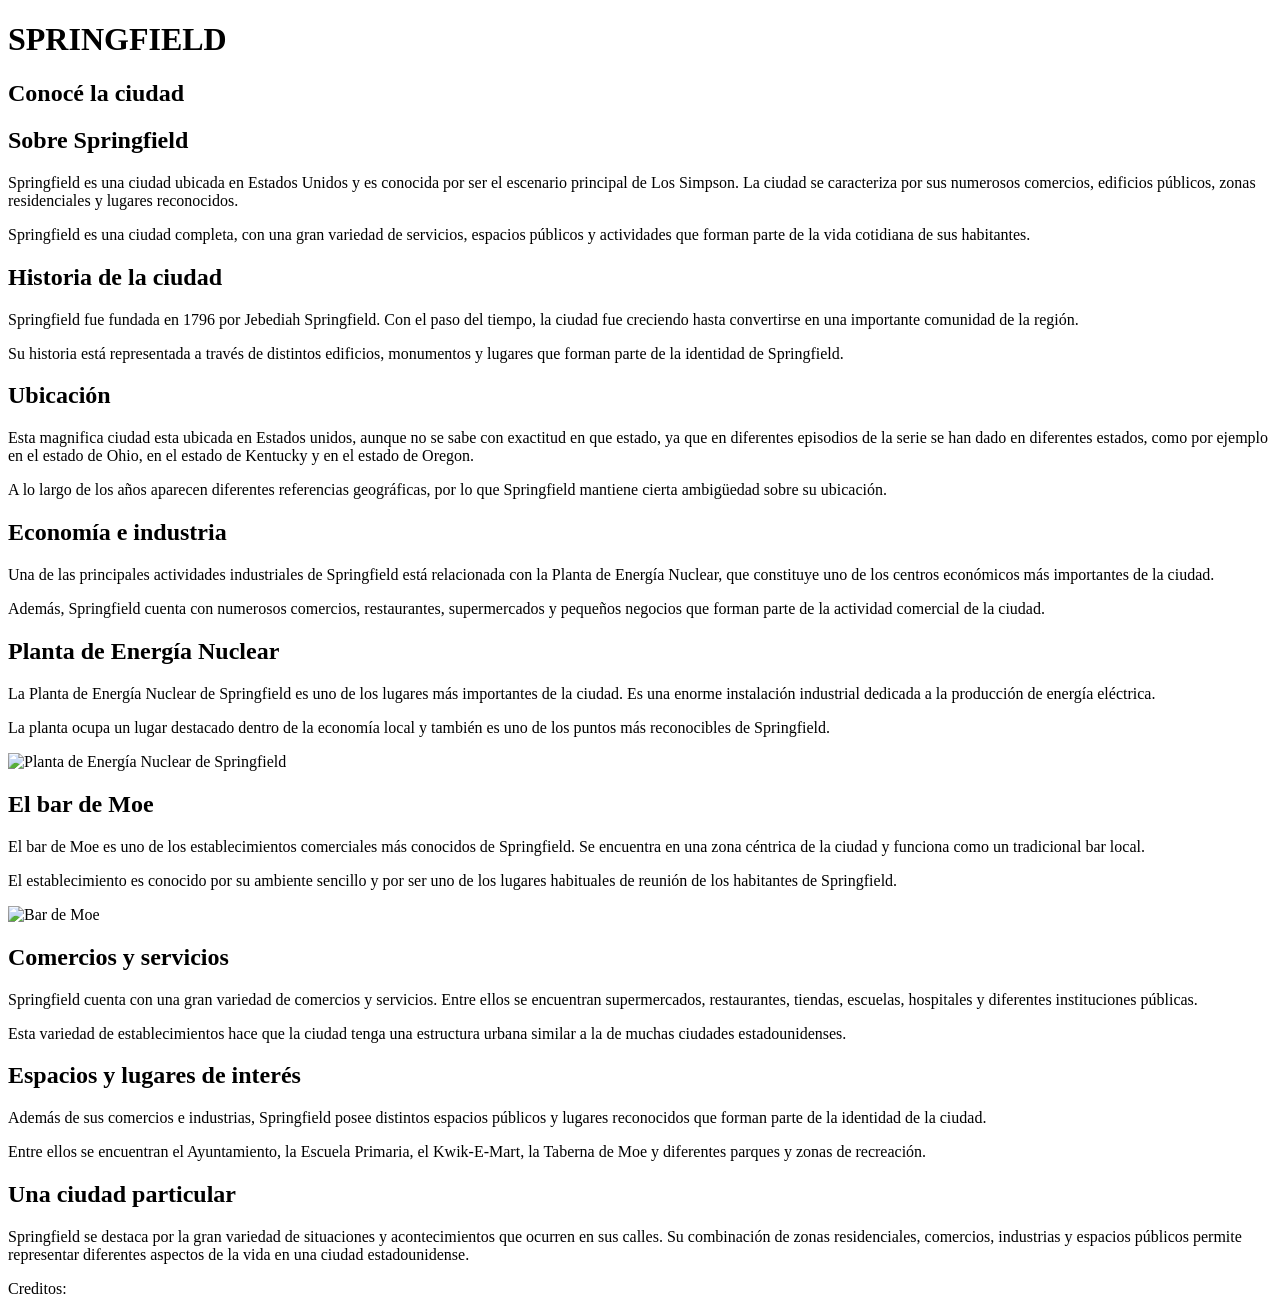
==== ciudad.html @ 7f8f1730 "complete un poco lo que es la ciudad, faltan imagenes y mas info" ====
<!DOCTYPE html>
<html lang="es">
<head>
    <meta charset="UTF-8">
    <meta name="viewport" content="width=device-width, initial-scale=1.0">
    <title>Springfield - La ciudad</title>
</head>
<body>
    <header>
        <h1>SPRINGFIELD</h1>
        <h2>Conocé la ciudad</h2>
    </header>
    <main>
        <section>
            <h2>Sobre Springfield</h2>
            <p>
                Springfield es una ciudad ubicada en Estados Unidos y es
                conocida por ser el escenario principal de Los Simpson.
                La ciudad se caracteriza por sus numerosos comercios,
                edificios públicos, zonas residenciales y lugares
                reconocidos.
            </p>

            <p>
                Springfield es una
                ciudad completa, con una gran variedad de servicios,
                espacios públicos y actividades que forman parte de la
                vida cotidiana de sus habitantes.
            </p>
        </section>
        <section>
            <h2>Historia de la ciudad</h2>
            <p>
                Springfield fue fundada en 1796 por Jebediah Springfield.
                Con el paso del tiempo, la ciudad fue creciendo hasta
                convertirse en una importante comunidad de la región.
            </p>

            <p>
                Su historia está representada a través de distintos
                edificios, monumentos y lugares que forman parte de la
                identidad de Springfield.
            </p>
        </section>
        <section>
            <h2>Ubicación</h2>
            <p>
                Esta magnifica ciudad esta ubicada en Estados unidos,
                aunque no se sabe con exactitud en que estado, ya que
                en diferentes episodios de la serie se han dado en 
                diferentes estados, como por ejemplo en el estado de Ohio, 
                en el estado de Kentucky y en el estado de Oregon.
            </p>

            <p>
                A lo largo de los años aparecen diferentes referencias
                geográficas, por lo que Springfield mantiene cierta
                ambigüedad sobre su ubicación.
            </p>
        </section>
        <section>
            <h2>Economía e industria</h2>
            <p>
                Una de las principales actividades industriales de
                Springfield está relacionada con la Planta de Energía
                Nuclear, que constituye uno de los centros económicos
                más importantes de la ciudad.
            </p>

            <p>
                Además, Springfield cuenta con numerosos comercios,
                restaurantes, supermercados y pequeños negocios que
                forman parte de la actividad comercial de la ciudad.
            </p>
        </section>
        <section>
            <h2>Planta de Energía Nuclear</h2>
            <p>
                La Planta de Energía Nuclear de Springfield es uno de
                los lugares más importantes de la ciudad. Es una enorme
                instalación industrial dedicada a la producción de
                energía eléctrica.
            </p>

            <p>
                La planta ocupa un lugar destacado dentro de la economía
                local y también es uno de los puntos más reconocibles
                de Springfield.
            </p>
            <img src=""
                 alt="Planta de Energía Nuclear de Springfield"
                 width="500">
        </section>
        <section>
            <h2>El bar de Moe</h2>
            <p>
                El bar de Moe es uno de los establecimientos comerciales
                más conocidos de Springfield. Se encuentra en una zona
                céntrica de la ciudad y funciona como un tradicional
                bar local.
            </p>

            <p>
                El establecimiento es conocido por su ambiente sencillo
                y por ser uno de los lugares habituales de reunión de
                los habitantes de Springfield.
            </p>
            <img src=""
                 alt="Bar de Moe"
                 width="500">
        </section>
        <section>
            <h2>Comercios y servicios</h2>
            <p>
                Springfield cuenta con una gran variedad de comercios y
                servicios. Entre ellos se encuentran supermercados,
                restaurantes, tiendas, escuelas, hospitales y diferentes
                instituciones públicas.
            </p>

            <p>
                Esta variedad de establecimientos hace que la ciudad
                tenga una estructura urbana similar a la de muchas
                ciudades estadounidenses.
            </p>
        </section>
        <section>
            <h2>Espacios y lugares de interés</h2>
            <p>
                Además de sus comercios e industrias, Springfield posee
                distintos espacios públicos y lugares reconocidos que
                forman parte de la identidad de la ciudad.
            </p>

            <p>
                Entre ellos se encuentran el Ayuntamiento, la Escuela
                Primaria, el Kwik-E-Mart, la Taberna de Moe y diferentes
                parques y zonas de recreación.
            </p>
        </section>
        <section>
            <h2>Una ciudad particular</h2>
            <p>
                Springfield se destaca por la gran variedad de situaciones
                y acontecimientos que ocurren en sus calles. Su combinación
                de zonas residenciales, comercios, industrias y espacios
                públicos permite representar diferentes aspectos de la
                vida en una ciudad estadounidense.
            </p>
        </section>
    </main>
    <footer>
        <p>Creditos:</p>
    </footer>
</body>
</html>
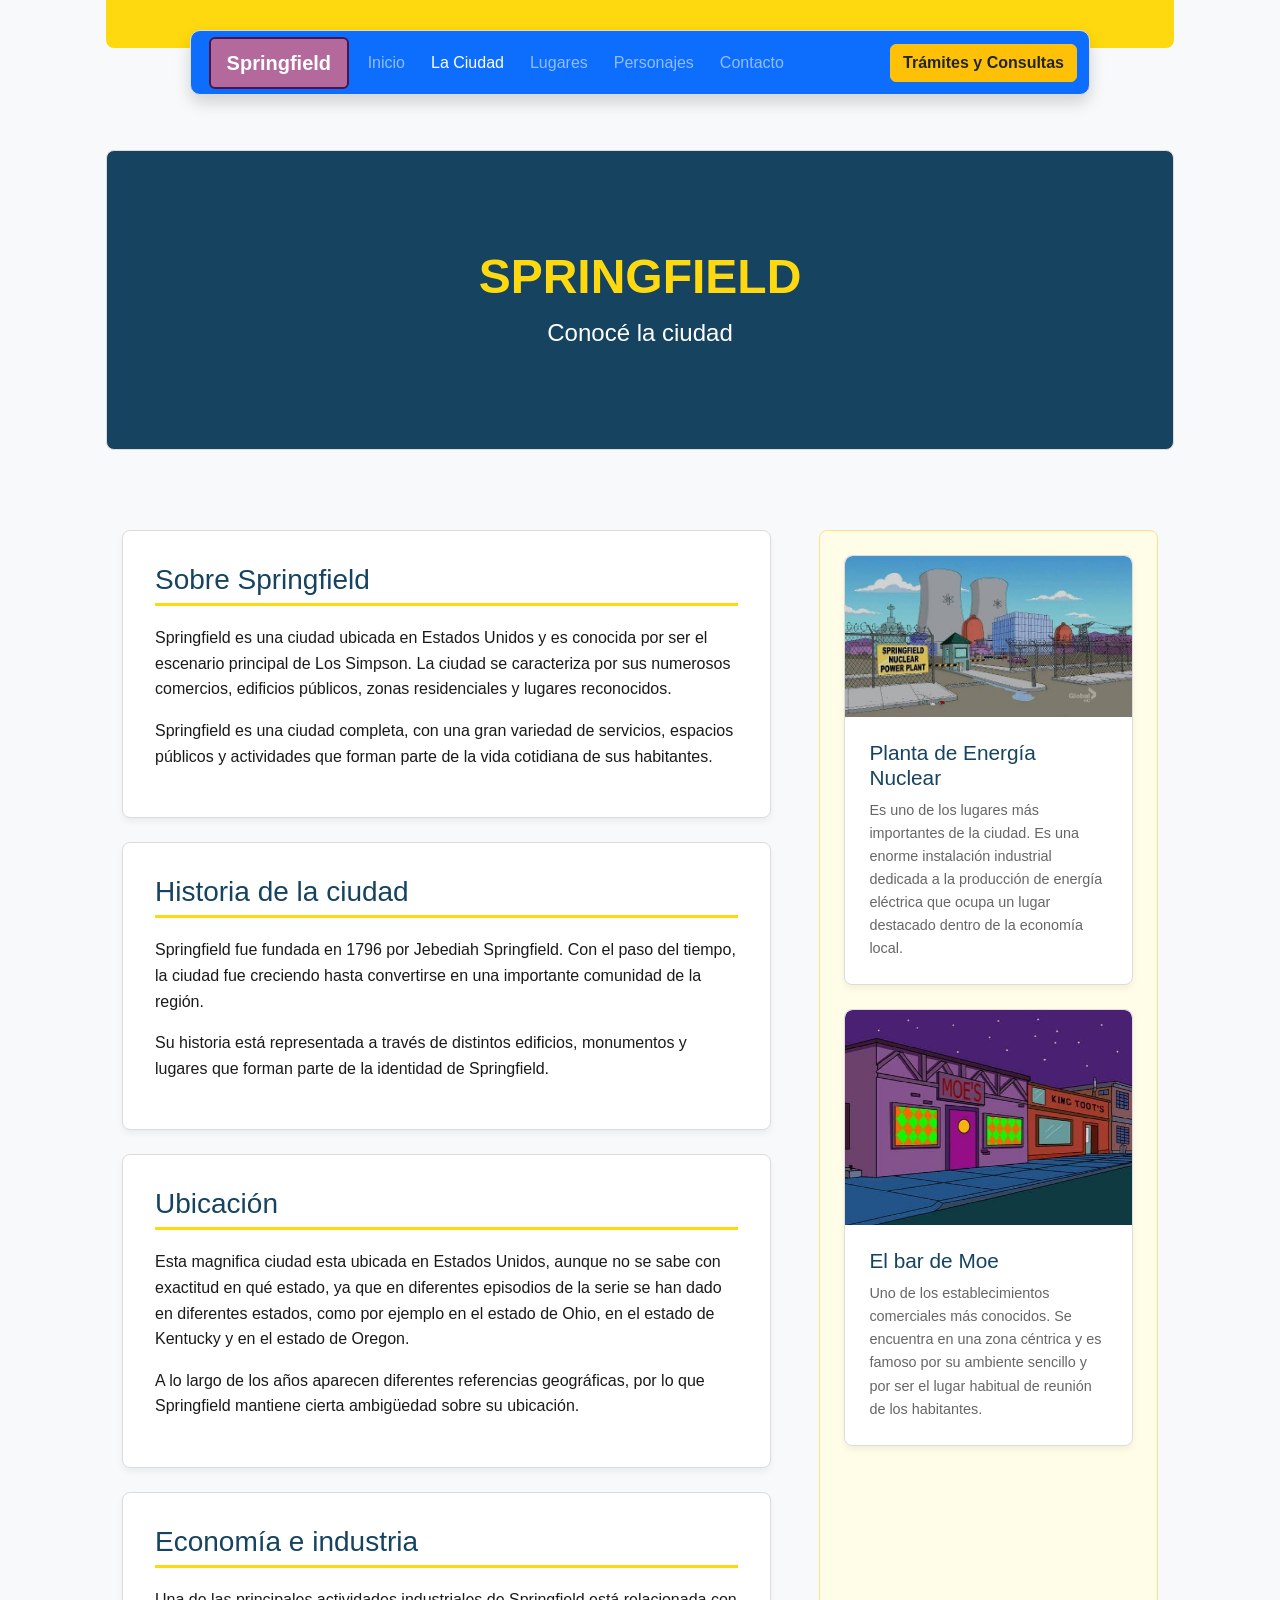
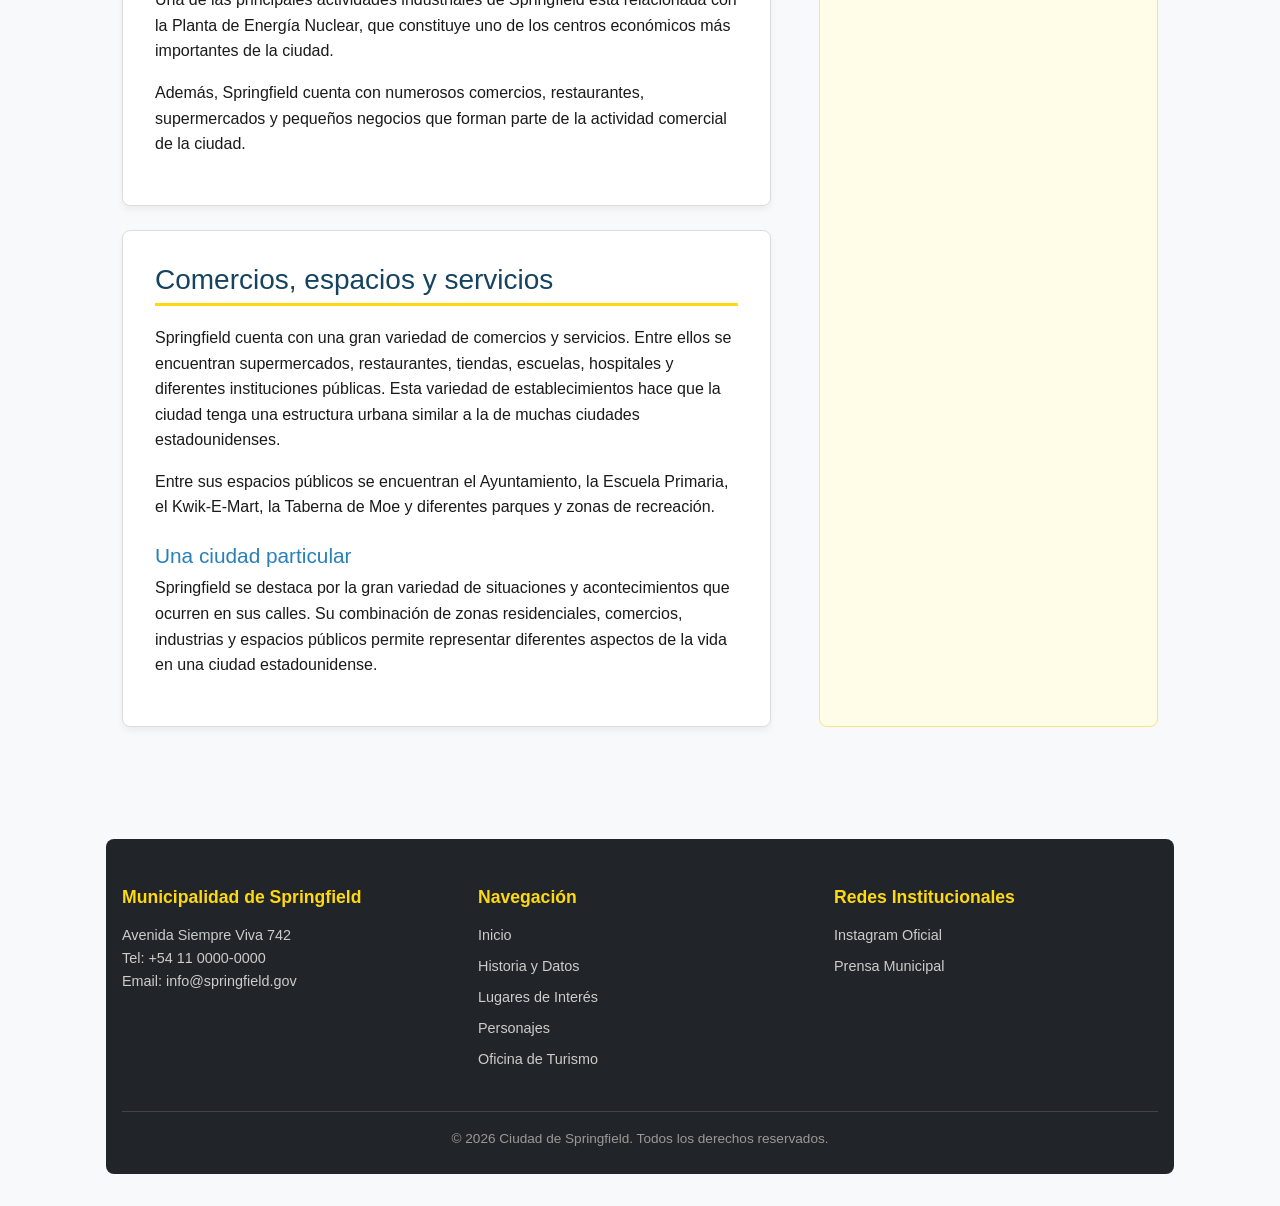
==== commit 9f1d3e7a: "Conecte bootstrap y css a la carpeta ciudad.html y seguí la misma estructura de mis compañeros" ====
--- a/ciudad.html
+++ b/ciudad.html
@@ -4,153 +4,134 @@
     <meta charset="UTF-8">
     <meta name="viewport" content="width=device-width, initial-scale=1.0">
     <title>Springfield - La ciudad</title>
+    <link href="https://cdn.jsdelivr.net/npm/bootstrap@5.3.3/dist/css/bootstrap.min.css" rel="stylesheet">
+    <link rel="stylesheet" href="css/estilos.css">
 </head>
-<body>
+<body class="bg-light" id="pagina-ciudad">
+
     <header>
-        <h1>SPRINGFIELD</h1>
-        <h2>Conocé la ciudad</h2>
+        <nav class="navbar navbar-expand-lg navbar-dark bg-primary fixed-top shadow">
+            <div class="container">
+                <a class="navbar-brand fw-bold" href="index.html">Springfield</a>
+                <button class="navbar-toggler" type="button" data-bs-toggle="collapse" data-bs-target="#menuNav">
+                    <span class="navbar-toggler-icon"></span>
+                </button>
+                <div class="collapse navbar-collapse" id="menuNav">
+                    <ul class="navbar-nav me-auto mb-2 mb-lg-0">
+                        <li class="nav-item"><a class="nav-link" href="index.html">Inicio</a></li>
+                        <li class="nav-item"><a class="nav-link active" href="ciudad.html">La Ciudad</a></li>
+                        <li class="nav-item"><a class="nav-link" href="lugares.html">Lugares</a></li>
+                        <li class="nav-item"><a class="nav-link" href="personajes.html">Personajes</a></li>
+                        <li class="nav-item"><a class="nav-link" href="contacto.html">Contacto</a></li>
+                    </ul>
+                    <a href="contacto.html" class="btn btn-warning text-dark fw-bold">Trámites y Consultas</a>
+                </div>
+            </div>
+        </nav>
     </header>
-    <main>
-        <section>
-            <h2>Sobre Springfield</h2>
-            <p>
-                Springfield es una ciudad ubicada en Estados Unidos y es
-                conocida por ser el escenario principal de Los Simpson.
-                La ciudad se caracteriza por sus numerosos comercios,
-                edificios públicos, zonas residenciales y lugares
-                reconocidos.
-            </p>
 
-            <p>
-                Springfield es una
-                ciudad completa, con una gran variedad de servicios,
-                espacios públicos y actividades que forman parte de la
-                vida cotidiana de sus habitantes.
-            </p>
+    <main class="principal-ciudad">
+        <section class="hero-ciudad">
+            <div class="contenedor-ciudad">
+                <h1>SPRINGFIELD</h1>
+                <p>Conocé la ciudad</p>
+            </div>
         </section>
-        <section>
-            <h2>Historia de la ciudad</h2>
-            <p>
-                Springfield fue fundada en 1796 por Jebediah Springfield.
-                Con el paso del tiempo, la ciudad fue creciendo hasta
-                convertirse en una importante comunidad de la región.
-            </p>
 
-            <p>
-                Su historia está representada a través de distintos
-                edificios, monumentos y lugares que forman parte de la
-                identidad de Springfield.
-            </p>
-        </section>
-        <section>
-            <h2>Ubicación</h2>
-            <p>
-                Esta magnifica ciudad esta ubicada en Estados unidos,
-                aunque no se sabe con exactitud en que estado, ya que
-                en diferentes episodios de la serie se han dado en 
-                diferentes estados, como por ejemplo en el estado de Ohio, 
-                en el estado de Kentucky y en el estado de Oregon.
-            </p>
+        <div class="contenedor-ciudad disposicion-ciudad">
+            
+            <div class="seccion-textos">
+                <article class="articulo-informativo">
+                    <h2>Sobre Springfield</h2>
+                    <p>Springfield es una ciudad ubicada en Estados Unidos y es conocida por ser el escenario principal de Los Simpson. La ciudad se caracteriza por sus numerosos comercios, edificios públicos, zonas residenciales y lugares reconocidos.</p>
+                    <p>Springfield es una ciudad completa, con una gran variedad de servicios, espacios públicos y actividades que forman parte de la vida cotidiana de sus habitantes.</p>
+                </article>
 
-            <p>
-                A lo largo de los años aparecen diferentes referencias
-                geográficas, por lo que Springfield mantiene cierta
-                ambigüedad sobre su ubicación.
-            </p>
-        </section>
-        <section>
-            <h2>Economía e industria</h2>
-            <p>
-                Una de las principales actividades industriales de
-                Springfield está relacionada con la Planta de Energía
-                Nuclear, que constituye uno de los centros económicos
-                más importantes de la ciudad.
-            </p>
+                <article class="articulo-informativo">
+                    <h2>Historia de la ciudad</h2>
+                    <p>Springfield fue fundada en 1796 por Jebediah Springfield. Con el paso del tiempo, la ciudad fue creciendo hasta convertirse en una importante comunidad de la región.</p>
+                    <p>Su historia está representada a través de distintos edificios, monumentos y lugares que forman parte de la identidad de Springfield.</p>
+                </article>
 
-            <p>
-                Además, Springfield cuenta con numerosos comercios,
-                restaurantes, supermercados y pequeños negocios que
-                forman parte de la actividad comercial de la ciudad.
-            </p>
-        </section>
-        <section>
-            <h2>Planta de Energía Nuclear</h2>
-            <p>
-                La Planta de Energía Nuclear de Springfield es uno de
-                los lugares más importantes de la ciudad. Es una enorme
-                instalación industrial dedicada a la producción de
-                energía eléctrica.
-            </p>
+                <article class="articulo-informativo">
+                    <h2>Ubicación</h2>
+                    <p>Esta magnifica ciudad esta ubicada en Estados Unidos, aunque no se sabe con exactitud en qué estado, ya que en diferentes episodios de la serie se han dado en diferentes estados, como por ejemplo en el estado de Ohio, en el estado de Kentucky y en el estado de Oregon.</p>
+                    <p>A lo largo de los años aparecen diferentes referencias geográficas, por lo que Springfield mantiene cierta ambigüedad sobre su ubicación.</p>
+                </article>
 
-            <p>
-                La planta ocupa un lugar destacado dentro de la economía
-                local y también es uno de los puntos más reconocibles
-                de Springfield.
-            </p>
-            <img src=""
-                 alt="Planta de Energía Nuclear de Springfield"
-                 width="500">
-        </section>
-        <section>
-            <h2>El bar de Moe</h2>
-            <p>
-                El bar de Moe es uno de los establecimientos comerciales
-                más conocidos de Springfield. Se encuentra en una zona
-                céntrica de la ciudad y funciona como un tradicional
-                bar local.
-            </p>
+                <article class="articulo-informativo">
+                    <h2>Economía e industria</h2>
+                    <p>Una de las principales actividades industriales de Springfield está relacionada con la Planta de Energía Nuclear, que constituye uno de los centros económicos más importantes de la ciudad.</p>
+                    <p>Además, Springfield cuenta con numerosos comercios, restaurantes, supermercados y pequeños negocios que forman parte de la actividad comercial de la ciudad.</p>
+                </article>
 
-            <p>
-                El establecimiento es conocido por su ambiente sencillo
-                y por ser uno de los lugares habituales de reunión de
-                los habitantes de Springfield.
-            </p>
-            <img src=""
-                 alt="Bar de Moe"
-                 width="500">
-        </section>
-        <section>
-            <h2>Comercios y servicios</h2>
-            <p>
-                Springfield cuenta con una gran variedad de comercios y
-                servicios. Entre ellos se encuentran supermercados,
-                restaurantes, tiendas, escuelas, hospitales y diferentes
-                instituciones públicas.
-            </p>
+                <article class="articulo-informativo">
+                    <h2>Comercios, espacios y servicios</h2>
+                    <p>Springfield cuenta con una gran variedad de comercios y servicios. Entre ellos se encuentran supermercados, restaurantes, tiendas, escuelas, hospitales y diferentes instituciones públicas. Esta variedad de establecimientos hace que la ciudad tenga una estructura urbana similar a la de muchas ciudades estadounidenses.</p>
+                    <p>Entre sus espacios públicos se encuentran el Ayuntamiento, la Escuela Primaria, el Kwik-E-Mart, la Taberna de Moe y diferentes parques y zonas de recreación.</p>
+                    <h3>Una ciudad particular</h3>
+                    <p>Springfield se destaca por la gran variedad de situaciones y acontecimientos que ocurren en sus calles. Su combinación de zonas residenciales, comercios, industrias y espacios públicos permite representar diferentes aspectos de la vida en una ciudad estadounidense.</p>
+                </article>
+            </div>
 
-            <p>
-                Esta variedad de establecimientos hace que la ciudad
-                tenga una estructura urbana similar a la de muchas
-                ciudades estadounidenses.
-            </p>
-        </section>
-        <section>
-            <h2>Espacios y lugares de interés</h2>
-            <p>
-                Además de sus comercios e industrias, Springfield posee
-                distintos espacios públicos y lugares reconocidos que
-                forman parte de la identidad de la ciudad.
-            </p>
+            <aside class="seccion-lateral">
+                <div class="sidebar-fijo">
+                    <div class="tarjeta-lateral">
+                        <img src="img/planta-nuclear.jpg" class="tarjeta-lateral-imagen" alt="Planta de Energía Nuclear de Springfield">
+                        <div class="tarjeta-lateral-cuerpo">
+                            <h3>Planta de Energía Nuclear</h3>
+                            <p class="tarjeta-lateral-texto">Es uno de los lugares más importantes de la ciudad. Es una enorme instalación industrial dedicada a la producción de energía eléctrica que ocupa un lugar destacado dentro de la economía local.</p>
+                        </div>
+                    </div>
 
-            <p>
-                Entre ellos se encuentran el Ayuntamiento, la Escuela
-                Primaria, el Kwik-E-Mart, la Taberna de Moe y diferentes
-                parques y zonas de recreación.
-            </p>
-        </section>
-        <section>
-            <h2>Una ciudad particular</h2>
-            <p>
-                Springfield se destaca por la gran variedad de situaciones
-                y acontecimientos que ocurren en sus calles. Su combinación
-                de zonas residenciales, comercios, industrias y espacios
-                públicos permite representar diferentes aspectos de la
-                vida en una ciudad estadounidense.
-            </p>
-        </section>
+                    <div class="tarjeta-lateral">
+                        <img src="img/taberna-de-moe.jpg" class="tarjeta-lateral-imagen" alt="Bar de Moe">
+                        <div class="tarjeta-lateral-cuerpo">
+                            <h3>El bar de Moe</h3>
+                            <p class="tarjeta-lateral-texto">Uno de los establecimientos comerciales más conocidos. Se encuentra en una zona céntrica y es famoso por su ambiente sencillo y por ser el lugar habitual de reunión de los habitantes.</p>
+                        </div>
+                    </div>
+                </div>
+            </aside>
+
+        </div>
     </main>
-    <footer>
-        <p>Creditos:</p>
+
+    <footer class="pie-pagina">
+        <div class="contenedor-pie">
+            <div class="columnas-pie">
+                <div class="columna-pie-info">
+                    <h3>Municipalidad de Springfield</h3>
+                    <address>
+                        Avenida Siempre Viva 742<br>
+                        Tel: <a href="tel:+541100000000">+54 11 0000-0000</a><br>
+                        Email: <a href="mailto:info@springfield.gov">info@springfield.gov</a>
+                    </address>
+                </div>
+                <div class="columna-pie-nav">
+                    <h3>Navegación</h3>
+                    <ul>
+                        <li><a href="index.html">Inicio</a></li>
+                        <li><a href="ciudad.html">Historia y Datos</a></li>
+                        <li><a href="lugares.html">Lugares de Interés</a></li>
+                        <li><a href="personajes.html">Personajes</a></li>
+                        <li><a href="contacto.html">Oficina de Turismo</a></li>
+                    </ul>
+                </div>
+                <div class="columna-pie-redes">
+                    <h3>Redes Institucionales</h3>
+                    <ul>
+                        <li><a href="https://instagram.com" target="_blank" rel="noopener noreferrer">Instagram Oficial</a></li>
+                        <li><a href="https://twitter.com" target="_blank" rel="noopener noreferrer">Prensa Municipal</a></li>
+                    </ul>
+                </div>
+            </div>
+            <div class="pie-derechos">
+                &copy; 2026 Ciudad de Springfield. Todos los derechos reservados.
+            </div>
+        </div>
     </footer>
+
+    <script src="https://cdn.jsdelivr.net/npm/bootstrap@5.3.3/dist/js/bootstrap.bundle.min.js"></script>
 </body>
 </html>
--- a/css/estilos.css
+++ b/css/estilos.css
@@ -0,0 +1,489 @@
+
+
+    /* 1. Variables (el Root) */
+    /* Aca puse variso colores que podemos ir usando , pense en botones en 
+    lila o violeta pero no los use podemos ir hablando e ir tocando el codigo 
+    Si no entienden algo avisenme y lo comento o lo paso al grupo*/
+:root {
+    --color-fondo: #f5f6f8;
+    --color-texto: #1a1a1a;
+    --color-primario: #fed90f;      
+    --color-secundario: #154360;    
+    --color-acento: #2980b9;
+    --color-fondo-botones: #B4699C;
+    --color-borde-botones: #4A154B;    
+    --color-borde: #dcdcdc;
+    --fuente-principal: 'Montserrat', sans-serif;
+}
+
+    /*2. Modelos de caja  */
+
+* {
+    box-sizing: border-box;
+    margin: 0;
+    padding: 0;
+}
+
+    /* 3. Estilos y tipografias */
+body {
+    font-family: var(--fuente-principal);
+    font-size: 16px;
+    line-height: 1.6; /* Separacion de renglones  */
+    background-color: var(--color-fondo);
+    color: var(--color-texto);
+    
+    
+    max-width: 1100px; 
+    margin: 0 auto;    
+    padding: 0 1rem;   
+}
+
+/* Los H con color y tamaño*/
+h1 {
+    font-size: 2.2rem;
+    color: var(--color-secundario);
+    margin-bottom: 0.5rem;
+}
+
+h2 {
+    font-size: 1.6rem;
+    color: var(--color-secundario);
+    border-bottom: 3px solid var(--color-primario);
+    padding-bottom: 0.4rem;
+    margin-bottom: 1rem;
+}
+
+h3 {
+    font-size: 1.25rem;
+    color: var(--color-acento);
+    margin-bottom: 0.4rem;
+}
+
+p {
+    margin-bottom: 1rem;
+}
+
+    /* 4. Header y navegacion */
+header {
+    background-color: var(--color-primario);
+    color: var(--color-secundario);
+    text-align: center;
+    padding: 1.5rem 0; 
+    border-radius: 0 0 8px 8px; 
+}
+
+header p {
+    font-size: 1.05rem;
+    margin-bottom: 0.5rem;
+}
+
+.navbar {
+    padding-top: 0.35rem;
+    padding-bottom: 0.35rem;
+    margin-bottom: 0;
+}
+
+.navbar-brand,
+.botonDeNavegador {
+    display: inline-block;
+    text-decoration: none;
+    background-color: var(--color-fondo-botones);
+    color: #ffffff;
+    padding: 0.5rem 1rem;
+    margin: 0 0.35rem;
+    font-weight: 600;
+    border: 2px solid var(--color-borde-botones);
+    border-radius: 6px;
+    transition: background-color 0.2s ease, border-color 0.2s ease;
+}
+
+.navbar-brand:hover,
+.botonDeNavegador:hover {
+    background-color: var(--color-acento);
+    border-color: var(--color-acento);
+    color: #ffffff;
+    text-decoration: none;
+}
+
+    /* 5. Contenido principal y secciones */
+main {
+    display: flex;
+    flex-direction: column;
+    gap: 2rem; 
+    margin-bottom: 2rem;
+    padding-top: 2rem; 
+}
+
+section {
+    background-color: var(--color-tarjeta);
+    padding: 1.5rem;
+    border-radius: 8px;
+    border: 1px solid var(--color-borde);
+}
+
+    /* 6. Articulos destacados */
+#destacados article {
+    background-color: #fafbfc;
+    border-left: 5px solid var(--color-primario);
+    border-radius: 0 6px 6px 0;
+    padding: 1rem;
+    margin-bottom: 1.2rem;
+    border-top: 1px solid var(--color-borde);
+    border-right: 1px solid var(--color-borde);
+    border-bottom: 1px solid var(--color-borde);
+}
+
+#destacados a {
+    color: var(--color-acento);
+    font-weight: 600;
+    text-decoration: none;
+}
+
+#destacados a:hover {
+    text-decoration: underline;
+}
+
+    /* 7. Listas y metricas */
+#metricas dl {
+    background-color: #fcfcfc;
+    border: 1px solid var(--color-borde);
+    padding: 1rem;
+    border-radius: 6px;
+}
+
+#metricas dt {
+    font-weight: 700;
+    color: var(--color-secundario);
+    margin-top: 0.5rem;
+}
+
+#metricas dt:first-child {
+    margin-top: 0;
+}
+
+#metricas dd {
+    margin-left: 1rem;
+    margin-bottom: 0.5rem;
+    color: #444444;
+}
+
+    /* 8. Aside y multimedia */
+aside {
+    background-color: #fffde7; 
+    border: 1px solid #ffe082;
+    padding: 1.5rem;
+    border-radius: 8px;
+}
+
+aside ol {
+    margin: 1rem 0 1rem 1.8rem;
+}
+
+aside li {
+    margin-bottom: 0.6rem;
+}
+
+img {
+    max-width: 100%;
+    height: auto;
+    display: block;
+    margin: 1rem 0;
+    border-radius: 6px;
+    border: 1px solid var(--color-borde);
+}
+
+    /* 9. Footer */
+footer {
+    background-color: var(--color-secundario);
+    color: #ffffff;
+    padding: 1.5rem;
+    border-radius: 8px;
+    margin-bottom: 2rem;
+}
+
+footer ul {
+    list-style: none;
+    margin-bottom: 1rem;
+}
+
+footer li {
+    margin-bottom: 0.5rem;
+}
+
+footer a {
+    color: var(--color-primario);
+    text-decoration: none;
+}
+
+footer a:hover {
+    text-decoration: underline;
+}
+nav {
+    background-color: white;
+    border: 1px solid #dcdcdc;
+    border-radius: 10px;
+    padding: 20px;
+    max-width: 900px;
+    margin: 30px auto;
+    text-align: center;
+}
+
+nav ul {
+    list-style: none;
+    padding: 0;
+    margin: 0;
+}
+
+nav li {
+    display: inline-block;
+    margin: 5px;
+}
+
+nav a {
+    display: inline-block;
+    background-color: #B4699C;
+    color: white;
+    text-decoration: none;
+    padding: 10px 15px;
+    border: 2px solid #4A154B;
+    border-radius: 8px;
+    font-weight: bold;
+}
+
+nav a:hover {
+    background-color: #2980b9;
+}
+
+/* estilos para lugares.html */
+
+#pagina-lugares main {
+    padding-top: 5.5rem;
+    max-width: 1100px;
+    margin: 0 auto;
+    padding-left: 1rem;
+    padding-right: 1rem;
+    display: flex;
+    flex-direction: column;
+    gap: 2rem;
+}
+
+
+#pagina-lugares .tarjeta-lugar {
+    background-color: var(--color-tarjeta, #ffffff);
+    border: 1px solid var(--color-borde, #dcdcdc);
+    border-radius: 8px;
+    padding: 1.5rem;
+    margin-bottom: 2rem;
+    box-shadow: 0 2px 5px rgba(0, 0, 0, 0.05);
+    transition: transform 0.2s ease, box-shadow 0.2s ease;
+}
+
+#pagina-lugares .tarjeta-lugar:hover {
+    transform: translateY(-3px);
+    box-shadow: 0 4px 10px rgba(0, 0, 0, 0.1);
+}
+
+
+#pagina-lugares .galeria-lugares {
+    display: flex;
+    gap: 1rem;
+    flex-wrap: wrap;
+    margin-top: 1rem;
+}
+
+#pagina-lugares .galeria-lugares img {
+    flex: 1 1 250px;
+    max-width: 100%;
+    height: 220px;
+    object-fit: cover;
+    border-radius: 6px;
+    border: 1px solid var(--color-borde, #dcdcdc);
+}
+
+
+#pagina-lugares ol.lista-actividades,
+#pagina-lugares #actividades ol {
+    margin-top: 1rem;
+    padding-left: 1.5rem;
+}
+
+#pagina-lugares #actividades li {
+    margin-bottom: 1.5rem;
+}
+
+.principal-ciudad {
+    margin-top: 70px;
+}
+
+.contenedor-ciudad,
+.contenedor-pie {
+    max-width: 1100px;
+    margin: 0 auto;
+    padding: 0 1rem;
+}
+
+.contenedor-ciudad.disposicion-ciudad {
+    display: flex;
+    flex-wrap: wrap;
+    gap: 3rem;
+    margin-top: 3rem;
+    margin-bottom: 3rem;
+}
+
+.seccion-textos {
+    flex: 1 1 60%;
+    display: flex;
+    flex-direction: column;
+    gap: 1.5rem;
+}
+
+.seccion-lateral {
+    flex: 1 1 30%;
+    min-width: 300px;
+}
+
+.hero-ciudad {
+    background-color: var(--color-secundario);
+    color: #ffffff;
+    text-align: center;
+    padding: 4rem 1rem;
+    min-height: 300px;
+    display: flex;
+    flex-direction: column;
+    justify-content: center;
+    align-items: center;
+}
+
+.hero-ciudad h1 {
+    color: var(--color-primario);
+    font-size: 3rem;
+    font-weight: bold;
+    margin-bottom: 0.5rem;
+}
+
+.hero-ciudad p {
+    font-size: 1.5rem;
+    margin: 0;
+}
+
+.articulo-informativo {
+    background-color: #ffffff;
+    padding: 2rem;
+    border-radius: 8px;
+    border: 1px solid var(--color-borde);
+    box-shadow: 0 4px 6px rgba(0, 0, 0, 0.05);
+}
+
+.articulo-informativo h2 {
+    font-size: 1.75rem;
+    margin-bottom: 1.2rem;
+}
+
+.articulo-informativo h3 {
+    margin-top: 1.5rem;
+    color: var(--color-acento);
+    font-size: 1.3rem;
+}
+
+.sidebar-fijo {
+    position: sticky;
+    top: 100px;
+}
+
+.tarjeta-lateral {
+    background-color: #ffffff;
+    border-radius: 8px;
+    border: 1px solid var(--color-borde);
+    box-shadow: 0 4px 6px rgba(0, 0, 0, 0.05);
+    margin-bottom: 1.5rem;
+    overflow: hidden;
+}
+
+.tarjeta-lateral-imagen {
+    width: 100%;
+    height: auto;
+    margin: 0;
+    border-radius: 8px 8px 0 0;
+    border-bottom: 1px solid var(--color-borde);
+    border: none;
+}
+
+.tarjeta-lateral-cuerpo {
+    padding: 1.5rem;
+}
+
+.tarjeta-lateral-cuerpo h3 {
+    font-size: 1.3rem;
+    color: var(--color-secundario);
+    border: none;
+    margin-bottom: 0.5rem;
+    padding-bottom: 0;
+}
+
+.tarjeta-lateral-texto {
+    font-size: 0.9rem;
+    color: #666666;
+    margin-bottom: 0;
+}
+
+.pie-pagina {
+    background-color: #212529;
+    color: #ffffff;
+    padding: 3rem 0 1.5rem 0;
+    margin-top: 4rem;
+}
+
+.columnas-pie {
+    display: flex;
+    flex-wrap: wrap;
+    gap: 2rem;
+    justify-content: space-between;
+}
+
+.columna-pie-info, 
+.columna-pie-nav, 
+.columna-pie-redes {
+    flex: 1 1 250px;
+}
+
+.pie-pagina h3 {
+    font-size: 1.1rem;
+    font-weight: bold;
+    color: var(--color-primario);
+    margin-bottom: 1rem;
+    border: none;
+    padding-bottom: 0;
+}
+
+.pie-pagina address,
+.pie-pagina ul {
+    font-size: 0.9rem;
+    color: #cccccc;
+    font-style: normal;
+    margin: 0;
+    padding: 0;
+    list-style: none;
+}
+
+.pie-pagina li {
+    margin-bottom: 0.5rem;
+}
+
+.pie-pagina a {
+    color: #cccccc;
+    text-decoration: none;
+    transition: color 0.2s;
+}
+
+.pie-pagina a:hover {
+    color: var(--color-primario);
+}
+
+.pie-derechos {
+    border-top: 1px solid #444;
+    margin-top: 2rem;
+    padding-top: 1rem;
+    text-align: center;
+    font-size: 0.85rem;
+    color: #999999;
+}
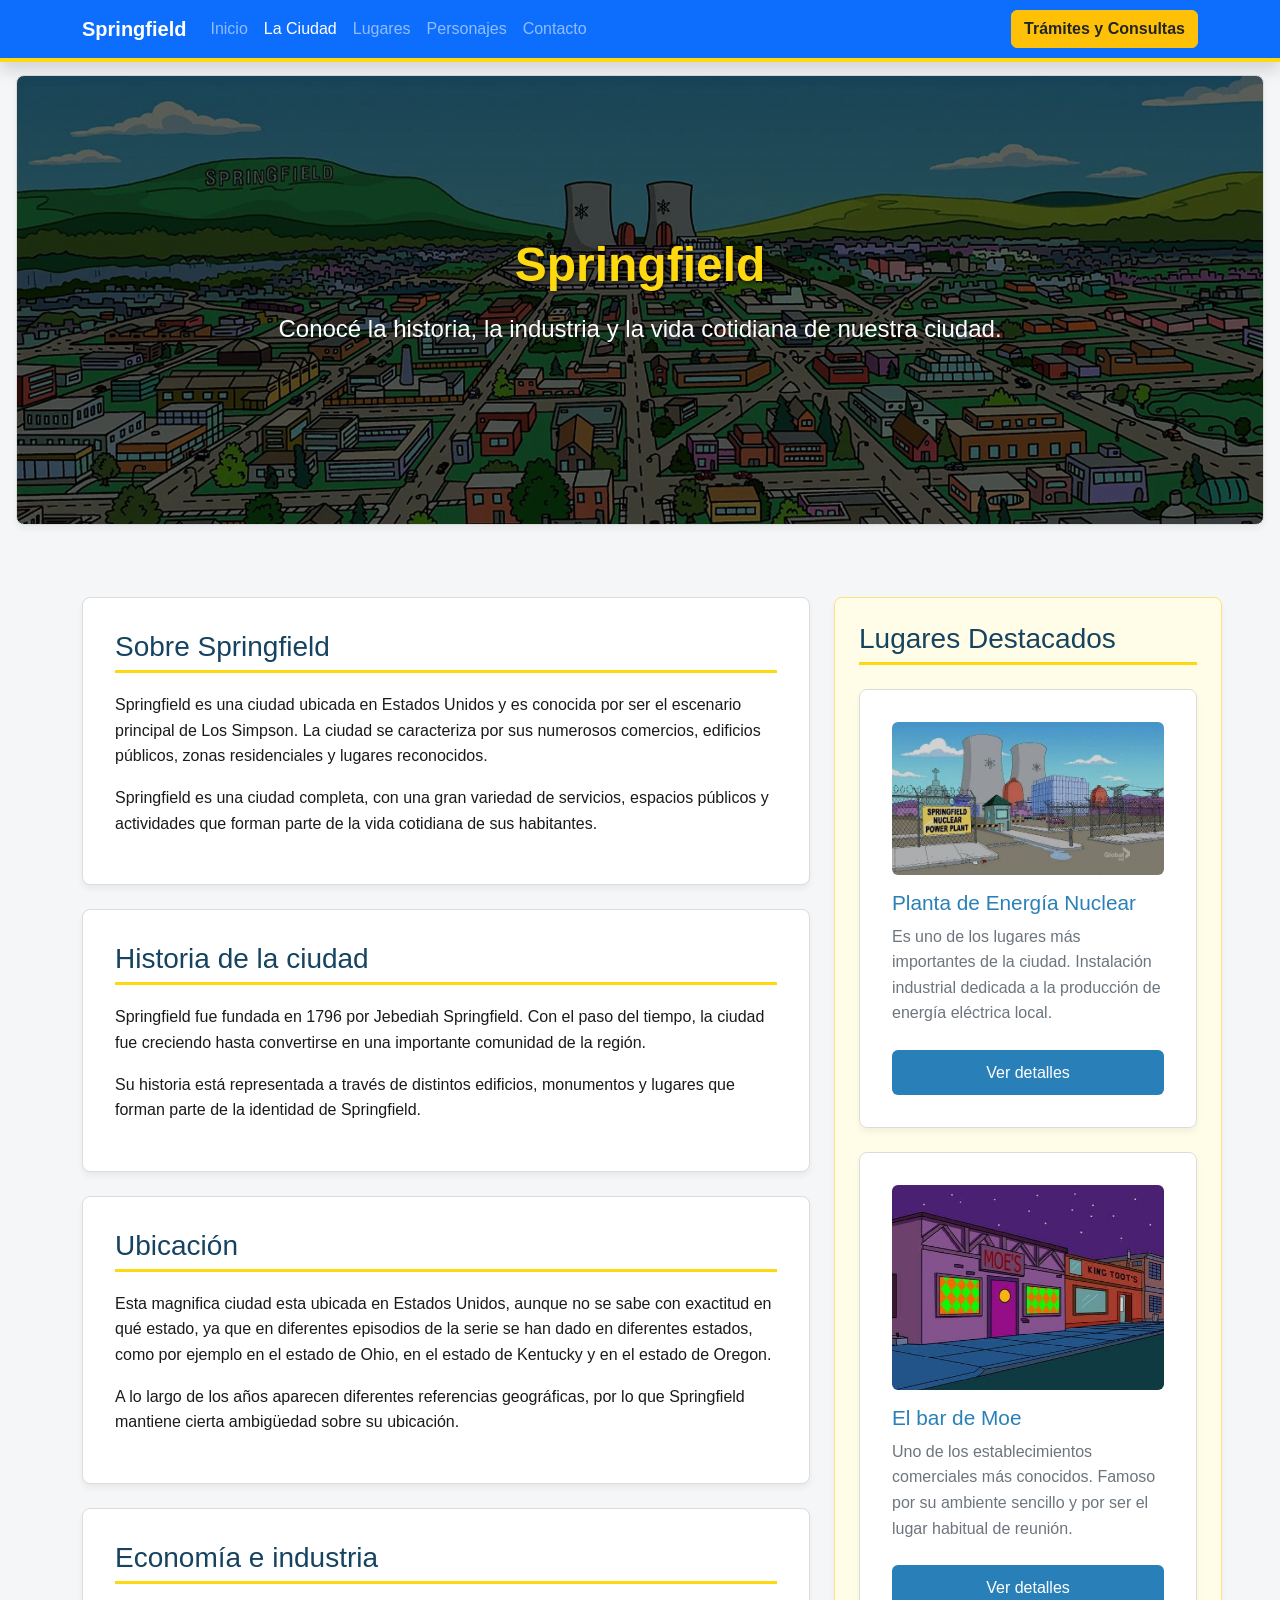
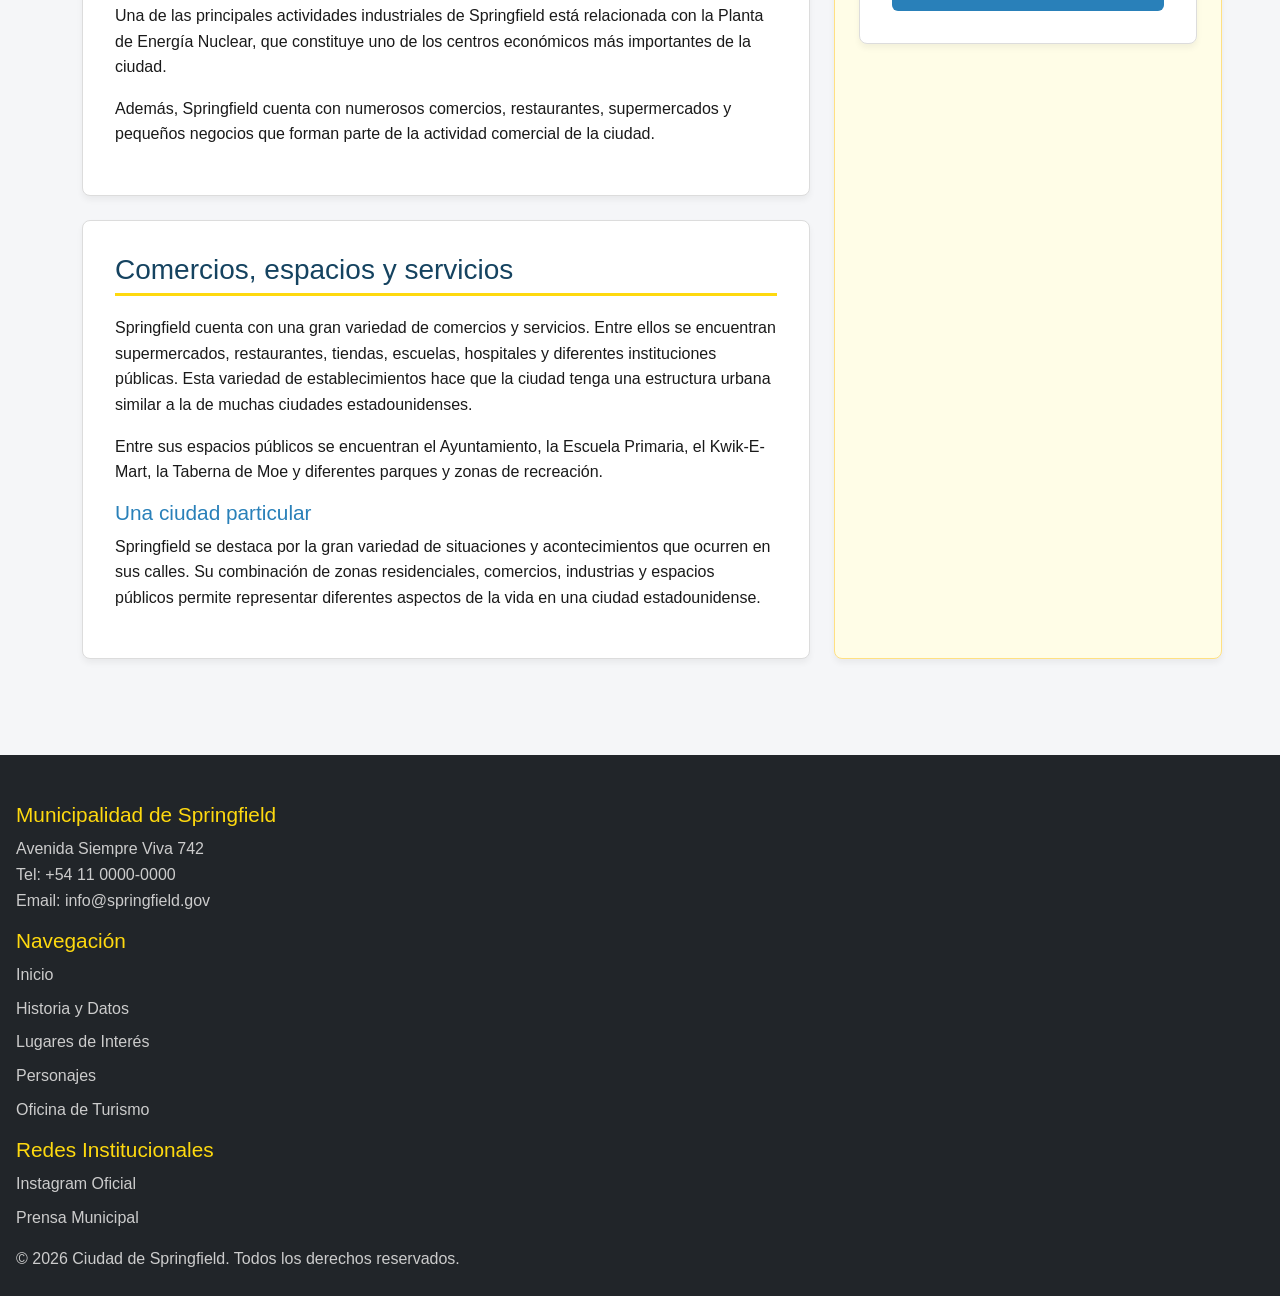
==== commit 82e121f2: "ordene mi codigo, reutilize lineas de codigo para ciudad.html" ====
--- a/ciudad.html
+++ b/ciudad.html
@@ -7,7 +7,7 @@
     <link href="https://cdn.jsdelivr.net/npm/bootstrap@5.3.3/dist/css/bootstrap.min.css" rel="stylesheet">
     <link rel="stylesheet" href="css/estilos.css">
 </head>
-<body class="bg-light" id="pagina-ciudad">
+<body>
 
     <header>
         <nav class="navbar navbar-expand-lg navbar-dark bg-primary fixed-top shadow">
@@ -30,104 +30,112 @@
         </nav>
     </header>
 
-    <main class="principal-ciudad">
-        <section class="hero-ciudad">
-            <div class="contenedor-ciudad">
-                <h1>SPRINGFIELD</h1>
-                <p>Conocé la ciudad</p>
-            </div>
+    <main>
+        <!-- Banner con la misma estética que el index -->
+        <section class="banner banner-ciudad">
+            <h1>Springfield</h1>
+            <p class="subtitulo-banner">Conocé la historia, la industria y la vida cotidiana de nuestra ciudad.</p>
         </section>
 
-        <div class="contenedor-ciudad disposicion-ciudad">
-            
-            <div class="seccion-textos">
-                <article class="articulo-informativo">
-                    <h2>Sobre Springfield</h2>
-                    <p>Springfield es una ciudad ubicada en Estados Unidos y es conocida por ser el escenario principal de Los Simpson. La ciudad se caracteriza por sus numerosos comercios, edificios públicos, zonas residenciales y lugares reconocidos.</p>
-                    <p>Springfield es una ciudad completa, con una gran variedad de servicios, espacios públicos y actividades que forman parte de la vida cotidiana de sus habitantes.</p>
-                </article>
+        <!-- Contenedor Bootstrap ordenado -->
+        <div class="container">
+            <div class="row gy-4 gx-lg-5">
+                
+                <!-- Columna Principal (Textos) -->
+                <div class="col-lg-8 d-flex flex-column gap-4">
+                    <article>
+                        <h2>Sobre Springfield</h2>
+                        <p>Springfield es una ciudad ubicada en Estados Unidos y es conocida por ser el escenario principal de Los Simpson. La ciudad se caracteriza por sus numerosos comercios, edificios públicos, zonas residenciales y lugares reconocidos.</p>
+                        <p>Springfield es una ciudad completa, con una gran variedad de servicios, espacios públicos y actividades que forman parte de la vida cotidiana de sus habitantes.</p>
+                    </article>
 
-                <article class="articulo-informativo">
-                    <h2>Historia de la ciudad</h2>
-                    <p>Springfield fue fundada en 1796 por Jebediah Springfield. Con el paso del tiempo, la ciudad fue creciendo hasta convertirse en una importante comunidad de la región.</p>
-                    <p>Su historia está representada a través de distintos edificios, monumentos y lugares que forman parte de la identidad de Springfield.</p>
-                </article>
+                    <article>
+                        <h2>Historia de la ciudad</h2>
+                        <p>Springfield fue fundada en 1796 por Jebediah Springfield. Con el paso del tiempo, la ciudad fue creciendo hasta convertirse en una importante comunidad de la región.</p>
+                        <p>Su historia está representada a través de distintos edificios, monumentos y lugares que forman parte de la identidad de Springfield.</p>
+                    </article>
 
-                <article class="articulo-informativo">
-                    <h2>Ubicación</h2>
-                    <p>Esta magnifica ciudad esta ubicada en Estados Unidos, aunque no se sabe con exactitud en qué estado, ya que en diferentes episodios de la serie se han dado en diferentes estados, como por ejemplo en el estado de Ohio, en el estado de Kentucky y en el estado de Oregon.</p>
-                    <p>A lo largo de los años aparecen diferentes referencias geográficas, por lo que Springfield mantiene cierta ambigüedad sobre su ubicación.</p>
-                </article>
+                    <article>
+                        <h2>Ubicación</h2>
+                        <p>Esta magnifica ciudad esta ubicada en Estados Unidos, aunque no se sabe con exactitud en qué estado, ya que en diferentes episodios de la serie se han dado en diferentes estados, como por ejemplo en el estado de Ohio, en el estado de Kentucky y en el estado de Oregon.</p>
+                        <p>A lo largo de los años aparecen diferentes referencias geográficas, por lo que Springfield mantiene cierta ambigüedad sobre su ubicación.</p>
+                    </article>
 
-                <article class="articulo-informativo">
-                    <h2>Economía e industria</h2>
-                    <p>Una de las principales actividades industriales de Springfield está relacionada con la Planta de Energía Nuclear, que constituye uno de los centros económicos más importantes de la ciudad.</p>
-                    <p>Además, Springfield cuenta con numerosos comercios, restaurantes, supermercados y pequeños negocios que forman parte de la actividad comercial de la ciudad.</p>
-                </article>
+                    <article>
+                        <h2>Economía e industria</h2>
+                        <p>Una de las principales actividades industriales de Springfield está relacionada con la Planta de Energía Nuclear, que constituye uno de los centros económicos más importantes de la ciudad.</p>
+                        <p>Además, Springfield cuenta con numerosos comercios, restaurantes, supermercados y pequeños negocios que forman parte de la actividad comercial de la ciudad.</p>
+                    </article>
 
-                <article class="articulo-informativo">
-                    <h2>Comercios, espacios y servicios</h2>
-                    <p>Springfield cuenta con una gran variedad de comercios y servicios. Entre ellos se encuentran supermercados, restaurantes, tiendas, escuelas, hospitales y diferentes instituciones públicas. Esta variedad de establecimientos hace que la ciudad tenga una estructura urbana similar a la de muchas ciudades estadounidenses.</p>
-                    <p>Entre sus espacios públicos se encuentran el Ayuntamiento, la Escuela Primaria, el Kwik-E-Mart, la Taberna de Moe y diferentes parques y zonas de recreación.</p>
-                    <h3>Una ciudad particular</h3>
-                    <p>Springfield se destaca por la gran variedad de situaciones y acontecimientos que ocurren en sus calles. Su combinación de zonas residenciales, comercios, industrias y espacios públicos permite representar diferentes aspectos de la vida en una ciudad estadounidense.</p>
-                </article>
+                    <article>
+                        <h2>Comercios, espacios y servicios</h2>
+                        <p>Springfield cuenta con una gran variedad de comercios y servicios. Entre ellos se encuentran supermercados, restaurantes, tiendas, escuelas, hospitales y diferentes instituciones públicas. Esta variedad de establecimientos hace que la ciudad tenga una estructura urbana similar a la de muchas ciudades estadounidenses.</p>
+                        <p>Entre sus espacios públicos se encuentran el Ayuntamiento, la Escuela Primaria, el Kwik-E-Mart, la Taberna de Moe y diferentes parques y zonas de recreación.</p>
+                        
+                        <h3>Una ciudad particular</h3>
+                        <p>Springfield se destaca por la gran variedad de situaciones y acontecimientos que ocurren en sus calles. Su combinación de zonas residenciales, comercios, industrias y espacios públicos permite representar diferentes aspectos de la vida en una ciudad estadounidense.</p>
+                    </article>
+                </div>
+
+                <!-- Columna Lateral (Sidebar estilo Index) -->
+                <aside class="col-lg-4">
+                    <div class="sticky-top" style="top: 100px;">
+                        <h2 class="mb-4">Lugares Destacados</h2>
+                        
+                        <!-- Usamos la misma clase tarjeta del index -->
+                        <article class="tarjeta mb-4">
+                            <img src="img/planta-nuclear.jpg" alt="Planta Nuclear">
+                            <h3>Planta de Energía Nuclear</h3>
+                            <p class="texto-secundario">Es uno de los lugares más importantes de la ciudad. Instalación industrial dedicada a la producción de energía eléctrica local.</p>
+                            <a href="lugares.html" class="boton boton-principal margen-superior-auto">Ver detalles</a>
+                        </article>
+
+                        <article class="tarjeta mb-4">
+                            <img src="img/taberna-de-moe.jpg" alt="Taberna de Moe">
+                            <h3>El bar de Moe</h3>
+                            <p class="texto-secundario">Uno de los establecimientos comerciales más conocidos. Famoso por su ambiente sencillo y por ser el lugar habitual de reunión.</p>
+                            <a href="lugares.html" class="boton boton-principal margen-superior-auto">Ver detalles</a>
+                        </article>
+                    </div>
+                </aside>
+
             </div>
-
-            <aside class="seccion-lateral">
-                <div class="sidebar-fijo">
-                    <div class="tarjeta-lateral">
-                        <img src="img/planta-nuclear.jpg" class="tarjeta-lateral-imagen" alt="Planta de Energía Nuclear de Springfield">
-                        <div class="tarjeta-lateral-cuerpo">
-                            <h3>Planta de Energía Nuclear</h3>
-                            <p class="tarjeta-lateral-texto">Es uno de los lugares más importantes de la ciudad. Es una enorme instalación industrial dedicada a la producción de energía eléctrica que ocupa un lugar destacado dentro de la economía local.</p>
-                        </div>
-                    </div>
-
-                    <div class="tarjeta-lateral">
-                        <img src="img/taberna-de-moe.jpg" class="tarjeta-lateral-imagen" alt="Bar de Moe">
-                        <div class="tarjeta-lateral-cuerpo">
-                            <h3>El bar de Moe</h3>
-                            <p class="tarjeta-lateral-texto">Uno de los establecimientos comerciales más conocidos. Se encuentra en una zona céntrica y es famoso por su ambiente sencillo y por ser el lugar habitual de reunión de los habitantes.</p>
-                        </div>
-                    </div>
-                </div>
-            </aside>
-
         </div>
     </main>
 
-    <footer class="pie-pagina">
-        <div class="contenedor-pie">
-            <div class="columnas-pie">
-                <div class="columna-pie-info">
-                    <h3>Municipalidad de Springfield</h3>
-                    <address>
-                        Avenida Siempre Viva 742<br>
-                        Tel: <a href="tel:+541100000000">+54 11 0000-0000</a><br>
-                        Email: <a href="mailto:info@springfield.gov">info@springfield.gov</a>
-                    </address>
+    <footer>
+        <div class="pie-pagina-grilla">
+            <div class="contenedor-pie">
+                <div class="columnas-pie">
+                    <div class="columna-pie-info">
+                        <h3>Municipalidad de Springfield</h3>
+                        <address>
+                            Avenida Siempre Viva 742<br>
+                            Tel: <a href="tel:+541100000000">+54 11 0000-0000</a><br>
+                            Email: <a href="mailto:info@springfield.gov">info@springfield.gov</a>
+                        </address>
+                    </div>
+                    <div class="columna-pie-nav">
+                        <h3>Navegación</h3>
+                        <ul>
+                            <li><a href="index.html">Inicio</a></li>
+                            <li><a href="ciudad.html">Historia y Datos</a></li>
+                            <li><a href="lugares.html">Lugares de Interés</a></li>
+                            <li><a href="personajes.html">Personajes</a></li>
+                            <li><a href="contacto.html">Oficina de Turismo</a></li>
+                        </ul>
+                    </div>
+                    <div class="columna-pie-redes">
+                        <h3>Redes Institucionales</h3>
+                        <ul>
+                            <li><a href="https://instagram.com" target="_blank" rel="noopener noreferrer">Instagram Oficial</a></li>
+                            <li><a href="https://twitter.com" target="_blank" rel="noopener noreferrer">Prensa Municipal</a></li>
+                        </ul>
+                    </div>
                 </div>
-                <div class="columna-pie-nav">
-                    <h3>Navegación</h3>
-                    <ul>
-                        <li><a href="index.html">Inicio</a></li>
-                        <li><a href="ciudad.html">Historia y Datos</a></li>
-                        <li><a href="lugares.html">Lugares de Interés</a></li>
-                        <li><a href="personajes.html">Personajes</a></li>
-                        <li><a href="contacto.html">Oficina de Turismo</a></li>
-                    </ul>
+                <div class="pie-derechos">
+                    &copy; 2026 Ciudad de Springfield. Todos los derechos reservados.
                 </div>
-                <div class="columna-pie-redes">
-                    <h3>Redes Institucionales</h3>
-                    <ul>
-                        <li><a href="https://instagram.com" target="_blank" rel="noopener noreferrer">Instagram Oficial</a></li>
-                        <li><a href="https://twitter.com" target="_blank" rel="noopener noreferrer">Prensa Municipal</a></li>
-                    </ul>
-                </div>
-            </div>
-            <div class="pie-derechos">
-                &copy; 2026 Ciudad de Springfield. Todos los derechos reservados.
             </div>
         </div>
     </footer>
--- a/css/estilos.css
+++ b/css/estilos.css
@@ -1,9 +1,3 @@
-
-
-    /* 1. Variables (el Root) */
-    /* Aca puse variso colores que podemos ir usando , pense en botones en 
-    lila o violeta pero no los use podemos ir hablando e ir tocando el codigo 
-    Si no entienden algo avisenme y lo comento o lo paso al grupo*/
 :root {
     --color-fondo: #f5f6f8;
     --color-texto: #1a1a1a;
@@ -16,244 +10,374 @@
     --fuente-principal: 'Montserrat', sans-serif;
 }
 
-    /*2. Modelos de caja  */
-
 * {
     box-sizing: border-box;
     margin: 0;
     padding: 0;
 }
 
-    /* 3. Estilos y tipografias */
 body {
     font-family: var(--fuente-principal);
     font-size: 16px;
-    line-height: 1.6; /* Separacion de renglones  */
+    line-height: 1.6;
     background-color: var(--color-fondo);
     color: var(--color-texto);
-    
-    
-    max-width: 1100px; 
-    margin: 0 auto;    
-    padding: 0 1rem;   
-}
-
-/* Los H con color y tamaño*/
+}
+
 h1 {
-    font-size: 2.2rem;
-    color: var(--color-secundario);
-    margin-bottom: 0.5rem;
+    font-size: 3rem;
+    font-weight: bold;
+    color: var(--color-primario); 
+    margin-bottom: 1rem;
+    text-shadow: 1px 1px 4px rgba(0, 0, 0, 0.7); 
 }
 
 h2 {
-    font-size: 1.6rem;
+    font-size: 1.75rem;
     color: var(--color-secundario);
     border-bottom: 3px solid var(--color-primario);
     padding-bottom: 0.4rem;
-    margin-bottom: 1rem;
+    margin-bottom: 1.2rem;
 }
 
 h3 {
-    font-size: 1.25rem;
+    font-size: 1.3rem;
     color: var(--color-acento);
-    margin-bottom: 0.4rem;
+    margin-bottom: 0.5rem;
 }
 
 p {
     margin-bottom: 1rem;
 }
 
-    /* 4. Header y navegacion */
-header {
-    background-color: var(--color-primario);
-    color: var(--color-secundario);
-    text-align: center;
-    padding: 1.5rem 0; 
-    border-radius: 0 0 8px 8px; 
-}
-
-header p {
-    font-size: 1.05rem;
-    margin-bottom: 0.5rem;
-}
-
-.navbar {
+header nav {
     padding-top: 0.35rem;
     padding-bottom: 0.35rem;
-    margin-bottom: 0;
-}
-
-.navbar-brand,
-.botonDeNavegador {
-    display: inline-block;
-    text-decoration: none;
-    background-color: var(--color-fondo-botones);
-    color: #ffffff;
-    padding: 0.5rem 1rem;
-    margin: 0 0.35rem;
-    font-weight: 600;
-    border: 2px solid var(--color-borde-botones);
-    border-radius: 6px;
-    transition: background-color 0.2s ease, border-color 0.2s ease;
-}
-
-.navbar-brand:hover,
-.botonDeNavegador:hover {
-    background-color: var(--color-acento);
-    border-color: var(--color-acento);
-    color: #ffffff;
-    text-decoration: none;
-}
-
-    /* 5. Contenido principal y secciones */
+    border-bottom: 4px solid var(--color-primario);
+}
+
 main {
+    margin: 0 auto;
+    padding: 75px 1rem 2rem 1rem;
     display: flex;
     flex-direction: column;
-    gap: 2rem; 
-    margin-bottom: 2rem;
-    padding-top: 2rem; 
+    gap: 2.5rem;
 }
 
 section {
-    background-color: var(--color-tarjeta);
-    padding: 1.5rem;
+    background-color: #ffffff;
+    padding: 2rem;
     border-radius: 8px;
     border: 1px solid var(--color-borde);
-}
-
-    /* 6. Articulos destacados */
-#destacados article {
-    background-color: #fafbfc;
-    border-left: 5px solid var(--color-primario);
-    border-radius: 0 6px 6px 0;
-    padding: 1rem;
-    margin-bottom: 1.2rem;
-    border-top: 1px solid var(--color-borde);
-    border-right: 1px solid var(--color-borde);
-    border-bottom: 1px solid var(--color-borde);
-}
-
-#destacados a {
-    color: var(--color-acento);
-    font-weight: 600;
-    text-decoration: none;
-}
-
-#destacados a:hover {
-    text-decoration: underline;
-}
-
-    /* 7. Listas y metricas */
-#metricas dl {
-    background-color: #fcfcfc;
+    box-shadow: 0 4px 6px rgba(0, 0, 0, 0.05);
+}
+
+article {
+    background-color: #ffffff;
+    padding: 2rem;
+    border-radius: 8px;
     border: 1px solid var(--color-borde);
-    padding: 1rem;
-    border-radius: 6px;
-}
-
-#metricas dt {
-    font-weight: 700;
-    color: var(--color-secundario);
-    margin-top: 0.5rem;
-}
-
-#metricas dt:first-child {
-    margin-top: 0;
-}
-
-#metricas dd {
-    margin-left: 1rem;
-    margin-bottom: 0.5rem;
-    color: #444444;
-}
-
-    /* 8. Aside y multimedia */
+    box-shadow: 0 4px 6px rgba(0, 0, 0, 0.05);
+}
+
 aside {
     background-color: #fffde7; 
     border: 1px solid #ffe082;
     padding: 1.5rem;
     border-radius: 8px;
-}
-
-aside ol {
-    margin: 1rem 0 1rem 1.8rem;
-}
-
-aside li {
-    margin-bottom: 0.6rem;
+    box-shadow: 0 4px 6px rgba(0, 0, 0, 0.05);
+    position: sticky;
+    top: 100px;
 }
 
 img {
     max-width: 100%;
     height: auto;
     display: block;
-    margin: 1rem 0;
     border-radius: 6px;
-    border: 1px solid var(--color-borde);
-}
-
-    /* 9. Footer */
+}
+
 footer {
-    background-color: var(--color-secundario);
-    color: #ffffff;
-    padding: 1.5rem;
-    border-radius: 8px;
-    margin-bottom: 2rem;
+    background-color: #212529;
+    color: #ffffff;
+    padding: 3rem 1rem 1.5rem 1rem;
+    margin-top: 4rem;
+}
+
+footer h3 {
+    color: var(--color-primario);
+    border: none;
+}
+
+footer a {
+    color: #cccccc;
+    text-decoration: none;
+    transition: color 0.2s;
+}
+
+footer a:hover {
+    color: var(--color-primario);
 }
 
 footer ul {
     list-style: none;
-    margin-bottom: 1rem;
+    padding: 0;
 }
 
 footer li {
     margin-bottom: 0.5rem;
 }
 
-footer a {
-    color: var(--color-primario);
+.banner {
+    min-height: 450px;
+    display: flex;
+    flex-direction: column;
+    justify-content: center;
+    align-items: center;
+    text-align: center;
+    border-radius: 8px;
+    padding: 2rem;
+    margin-bottom: 2rem;
+}
+
+.banner-inicio {
+    background-image: linear-gradient(rgba(0, 0, 0, 0.6), rgba(0, 0, 0, 0.6)), url('../img/Ciudad.jfif'); 
+    background-size: cover;
+    background-position: center;
+}
+
+.banner-ayuntamiento {
+    background-image: linear-gradient(rgba(0, 0, 0, 0.6), rgba(0, 0, 0, 0.6)), url('../img/ayuntamiento.webp'); 
+    background-size: cover;
+    background-position: center;
+}
+
+.subtitulo-banner {
+    font-size: 1.5rem;
+    color: #ffffff;
+}
+
+.botones-banner {
+    display: flex;
+    justify-content: center;
+    gap: 1rem;
+    margin-top: 1.5rem;
+}
+
+.etiqueta-banner {
+    margin-top: 1.5rem;
+}
+
+.boletin-oficial {
+    display: flex;
+    justify-content: space-between;
+    align-items: center;
+    gap: 1.5rem;
+    flex-wrap: wrap;
+}
+
+.textos-boletin h2 {
+    border-bottom: none;
+    padding-bottom: 0;
+    margin-bottom: 0.2rem;
+}
+
+.etiqueta-boletin {
+    text-transform: uppercase;
+    font-weight: bold;
+    color: var(--color-acento);
+    font-size: 0.875rem;
+}
+
+.grilla-tres-columnas {
+    display: grid;
+    grid-template-columns: repeat(auto-fit, minmax(300px, 1fr));
+    gap: 1.5rem;
+    margin-top: 1rem;
+}
+
+.grilla-dos-columnas {
+    display: grid;
+    grid-template-columns: 1.5fr 1fr;
+    gap: 2rem;
+}
+
+.tarjeta {
+    display: flex;
+    flex-direction: column;
+    height: 100%;
+}
+
+.tarjeta h3 {
+    margin-top: 1rem;
+}
+
+.texto-secundario {
+    color: #6c757d;
+    flex-grow: 1;
+    margin-bottom: 1.5rem;
+}
+
+.seccion-formulario {
+    max-width: 800px;
+    margin: 0 auto;
+}
+
+.informacion-central {
+    text-align: center;
+}
+
+.formulario-estandar {
+    margin-top: 1.5rem;
+}
+
+.grilla-formulario {
+    display: grid;
+    grid-template-columns: 1fr 1fr;
+    gap: 1rem;
+}
+
+.campo-completo {
+    grid-column: 1 / -1;
+    margin-top: 1rem;
+}
+
+.mapa-lateral {
+    text-align: center;
+    height: 100%;
+}
+
+.mapa-lateral img {
+    margin-bottom: 1rem;
+    width: 100%;
+}
+
+.pie-pagina-grilla {
+    color: #cccccc;
     text-decoration: none;
-}
-
-footer a:hover {
-    text-decoration: underline;
-}
-nav {
-    background-color: white;
-    border: 1px solid #dcdcdc;
-    border-radius: 10px;
-    padding: 20px;
-    max-width: 900px;
-    margin: 30px auto;
+    transition: color 0.2s;
+}
+
+.derechos-autor {
+    border-top: 1px solid #444;
+    margin-top: 2rem;
+    padding-top: 1rem;
     text-align: center;
-}
-
-nav ul {
-    list-style: none;
-    padding: 0;
-    margin: 0;
-}
-
-nav li {
+    font-size: 0.85rem;
+    color: #999999;
+}
+
+.etiqueta-destacada {
+    background-color: var(--color-acento);
+    color: #ffffff;
+    font-size: 1rem;
+    padding: 0.5rem 0.75rem;
+    border-radius: 6px;
     display: inline-block;
-    margin: 5px;
-}
-
-nav a {
+    font-weight: bold;
+}
+
+.boton {
     display: inline-block;
-    background-color: #B4699C;
-    color: white;
+    text-align: center;
     text-decoration: none;
-    padding: 10px 15px;
-    border: 2px solid #4A154B;
-    border-radius: 8px;
+    border-radius: 6px;
+    cursor: pointer;
+    transition: all 0.2s ease;
+    border: 2px solid transparent;
+}
+
+.boton-principal {
+    background-color: var(--color-acento);
+    color: #ffffff;
+    padding: 0.5rem 1rem;
+}
+
+.boton-principal:hover {
+    background-color: var(--color-secundario);
+    color: #ffffff;
+}
+
+.boton-principal-grande {
+    background-color: var(--color-acento);
+    color: #ffffff;
+    padding: 0.75rem 1.5rem;
+    font-size: 1.25rem;
+}
+
+.boton-principal-grande:hover {
+    background-color: var(--color-secundario);
+    color: #ffffff;
+}
+
+.boton-borde-claro-grande {
+    background-color: transparent;
+    color: #ffffff;
+    border-color: #ffffff;
+    padding: 0.75rem 1.5rem;
+    font-size: 1.25rem;
+}
+
+.boton-borde-claro-grande:hover {
+    background-color: #ffffff;
+    color: var(--color-texto);
+}
+
+.boton-borde-primario {
+    background-color: transparent;
+    color: var(--color-acento);
+    border-color: var(--color-acento);
+    padding: 0.5rem 1rem;
     font-weight: bold;
-}
-
-nav a:hover {
-    background-color: #2980b9;
-}
-
+    white-space: nowrap;
+}
+
+.boton-borde-primario:hover {
+    background-color: var(--color-acento);
+    color: #ffffff;
+}
+
+.boton-ancho-completo {
+    width: 100%;
+    padding: 0.75rem;
+    font-weight: bold;
+    background-color: var(--color-acento);
+    color: #ffffff;
+}
+
+.boton-ancho-completo:hover {
+    background-color: var(--color-secundario);
+    color: #ffffff;
+}
+
+.margen-superior-auto {
+    margin-top: auto;
+}
+
+.etiqueta-formulario {
+    display: inline-block;
+    margin-bottom: 0.5rem;
+    font-weight: 500;
+}
+
+.control-formulario {
+    display: block;
+    width: 100%;
+    padding: 0.5rem 0.75rem;
+    font-size: 1rem;
+    line-height: 1.5;
+    color: var(--color-texto);
+    background-color: #ffffff;
+    border: 1px solid var(--color-borde);
+    border-radius: 6px;
+    transition: border-color 0.15s ease-in-out;
+}
+
+.control-formulario:focus {
+    border-color: var(--color-acento);
+    outline: none;
+    box-shadow: 0 0 0 0.25rem rgba(41, 128, 185, 0.25);
+}
 /* estilos para lugares.html */
 
 #pagina-lugares main {
@@ -311,179 +435,8 @@
     margin-bottom: 1.5rem;
 }
 
-.principal-ciudad {
-    margin-top: 70px;
-}
-
-.contenedor-ciudad,
-.contenedor-pie {
-    max-width: 1100px;
-    margin: 0 auto;
-    padding: 0 1rem;
-}
-
-.contenedor-ciudad.disposicion-ciudad {
-    display: flex;
-    flex-wrap: wrap;
-    gap: 3rem;
-    margin-top: 3rem;
-    margin-bottom: 3rem;
-}
-
-.seccion-textos {
-    flex: 1 1 60%;
-    display: flex;
-    flex-direction: column;
-    gap: 1.5rem;
-}
-
-.seccion-lateral {
-    flex: 1 1 30%;
-    min-width: 300px;
-}
-
-.hero-ciudad {
-    background-color: var(--color-secundario);
-    color: #ffffff;
-    text-align: center;
-    padding: 4rem 1rem;
-    min-height: 300px;
-    display: flex;
-    flex-direction: column;
-    justify-content: center;
-    align-items: center;
-}
-
-.hero-ciudad h1 {
-    color: var(--color-primario);
-    font-size: 3rem;
-    font-weight: bold;
-    margin-bottom: 0.5rem;
-}
-
-.hero-ciudad p {
-    font-size: 1.5rem;
-    margin: 0;
-}
-
-.articulo-informativo {
-    background-color: #ffffff;
-    padding: 2rem;
-    border-radius: 8px;
-    border: 1px solid var(--color-borde);
-    box-shadow: 0 4px 6px rgba(0, 0, 0, 0.05);
-}
-
-.articulo-informativo h2 {
-    font-size: 1.75rem;
-    margin-bottom: 1.2rem;
-}
-
-.articulo-informativo h3 {
-    margin-top: 1.5rem;
-    color: var(--color-acento);
-    font-size: 1.3rem;
-}
-
-.sidebar-fijo {
-    position: sticky;
-    top: 100px;
-}
-
-.tarjeta-lateral {
-    background-color: #ffffff;
-    border-radius: 8px;
-    border: 1px solid var(--color-borde);
-    box-shadow: 0 4px 6px rgba(0, 0, 0, 0.05);
-    margin-bottom: 1.5rem;
-    overflow: hidden;
-}
-
-.tarjeta-lateral-imagen {
-    width: 100%;
-    height: auto;
-    margin: 0;
-    border-radius: 8px 8px 0 0;
-    border-bottom: 1px solid var(--color-borde);
-    border: none;
-}
-
-.tarjeta-lateral-cuerpo {
-    padding: 1.5rem;
-}
-
-.tarjeta-lateral-cuerpo h3 {
-    font-size: 1.3rem;
-    color: var(--color-secundario);
-    border: none;
-    margin-bottom: 0.5rem;
-    padding-bottom: 0;
-}
-
-.tarjeta-lateral-texto {
-    font-size: 0.9rem;
-    color: #666666;
-    margin-bottom: 0;
-}
-
-.pie-pagina {
-    background-color: #212529;
-    color: #ffffff;
-    padding: 3rem 0 1.5rem 0;
-    margin-top: 4rem;
-}
-
-.columnas-pie {
-    display: flex;
-    flex-wrap: wrap;
-    gap: 2rem;
-    justify-content: space-between;
-}
-
-.columna-pie-info, 
-.columna-pie-nav, 
-.columna-pie-redes {
-    flex: 1 1 250px;
-}
-
-.pie-pagina h3 {
-    font-size: 1.1rem;
-    font-weight: bold;
-    color: var(--color-primario);
-    margin-bottom: 1rem;
-    border: none;
-    padding-bottom: 0;
-}
-
-.pie-pagina address,
-.pie-pagina ul {
-    font-size: 0.9rem;
-    color: #cccccc;
-    font-style: normal;
-    margin: 0;
-    padding: 0;
-    list-style: none;
-}
-
-.pie-pagina li {
-    margin-bottom: 0.5rem;
-}
-
-.pie-pagina a {
-    color: #cccccc;
-    text-decoration: none;
-    transition: color 0.2s;
-}
-
-.pie-pagina a:hover {
-    color: var(--color-primario);
-}
-
-.pie-derechos {
-    border-top: 1px solid #444;
-    margin-top: 2rem;
-    padding-top: 1rem;
-    text-align: center;
-    font-size: 0.85rem;
-    color: #999999;
+.banner-ciudad {
+    background-image: linear-gradient(rgba(0, 0, 0, 0.6), rgba(0, 0, 0, 0.6)), url('../img/Ciudad.jfif');
+    background-size: cover;
+    background-position: center;
 }
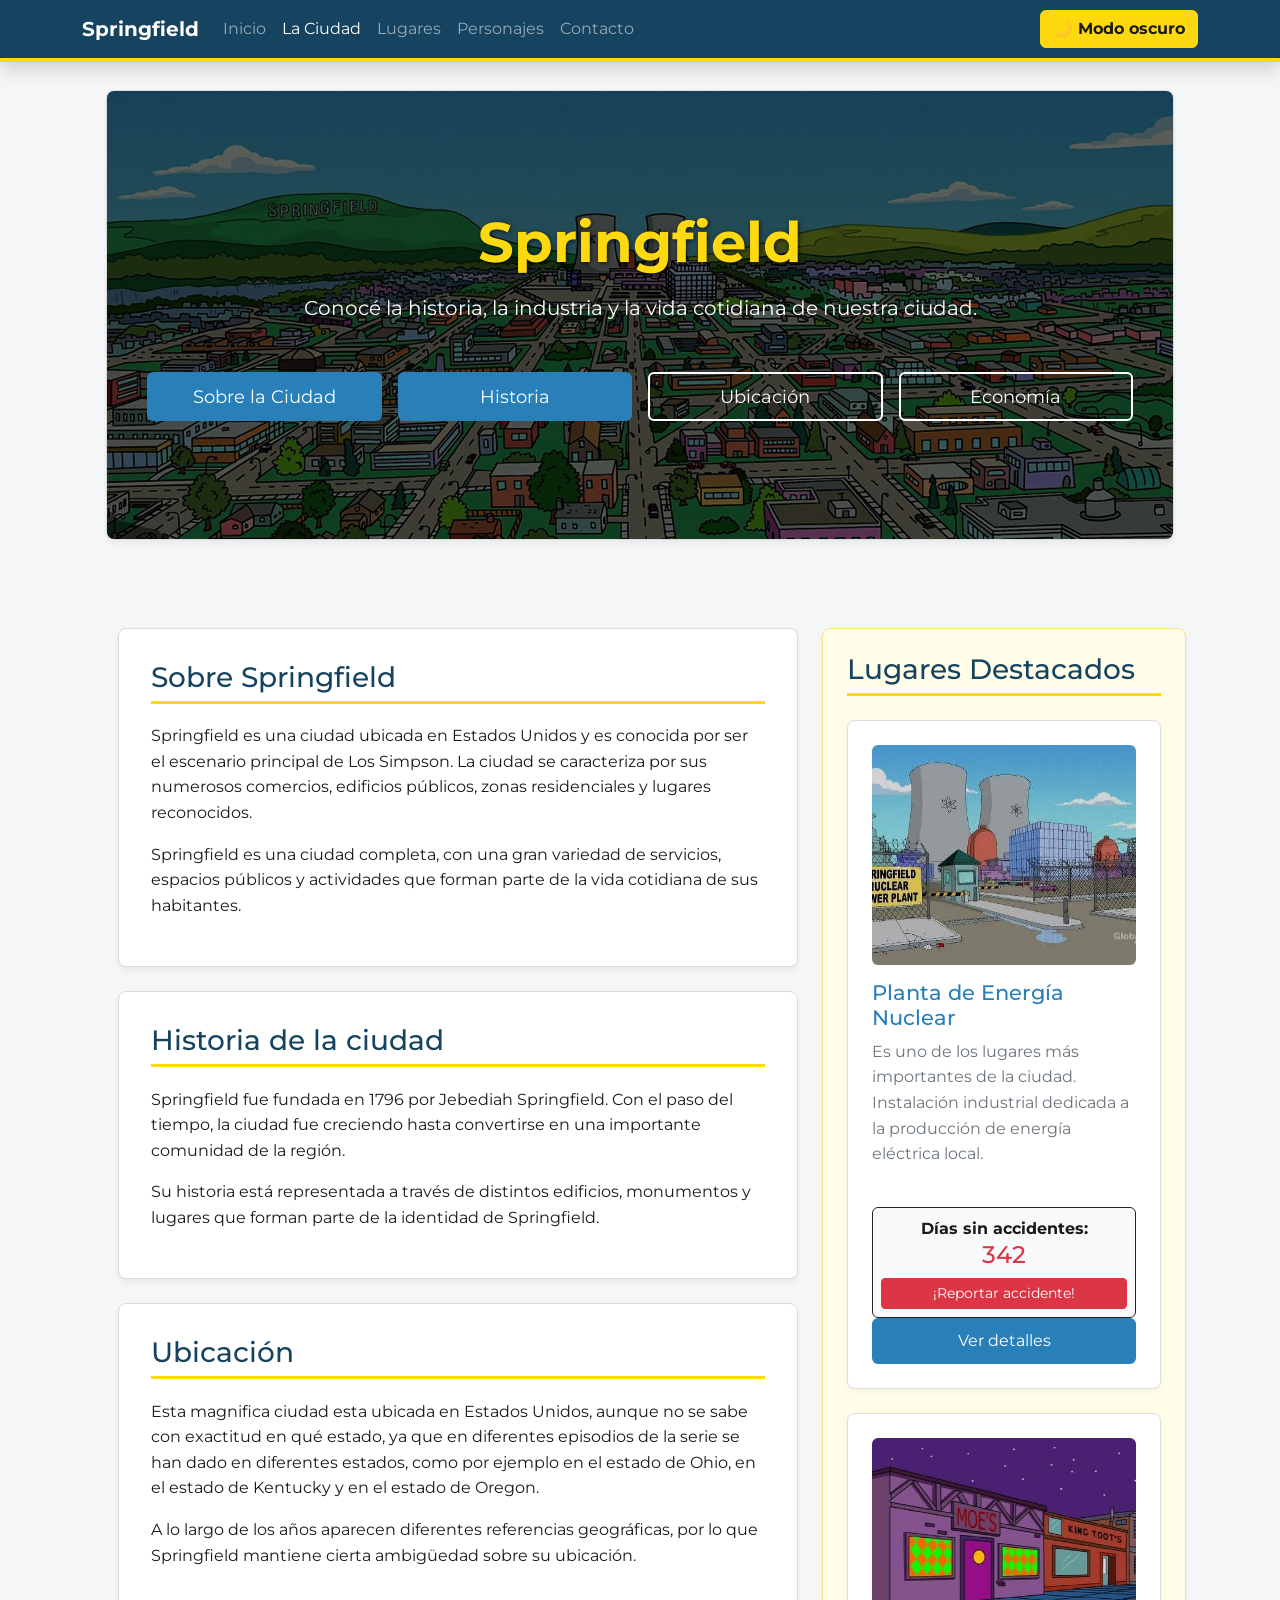
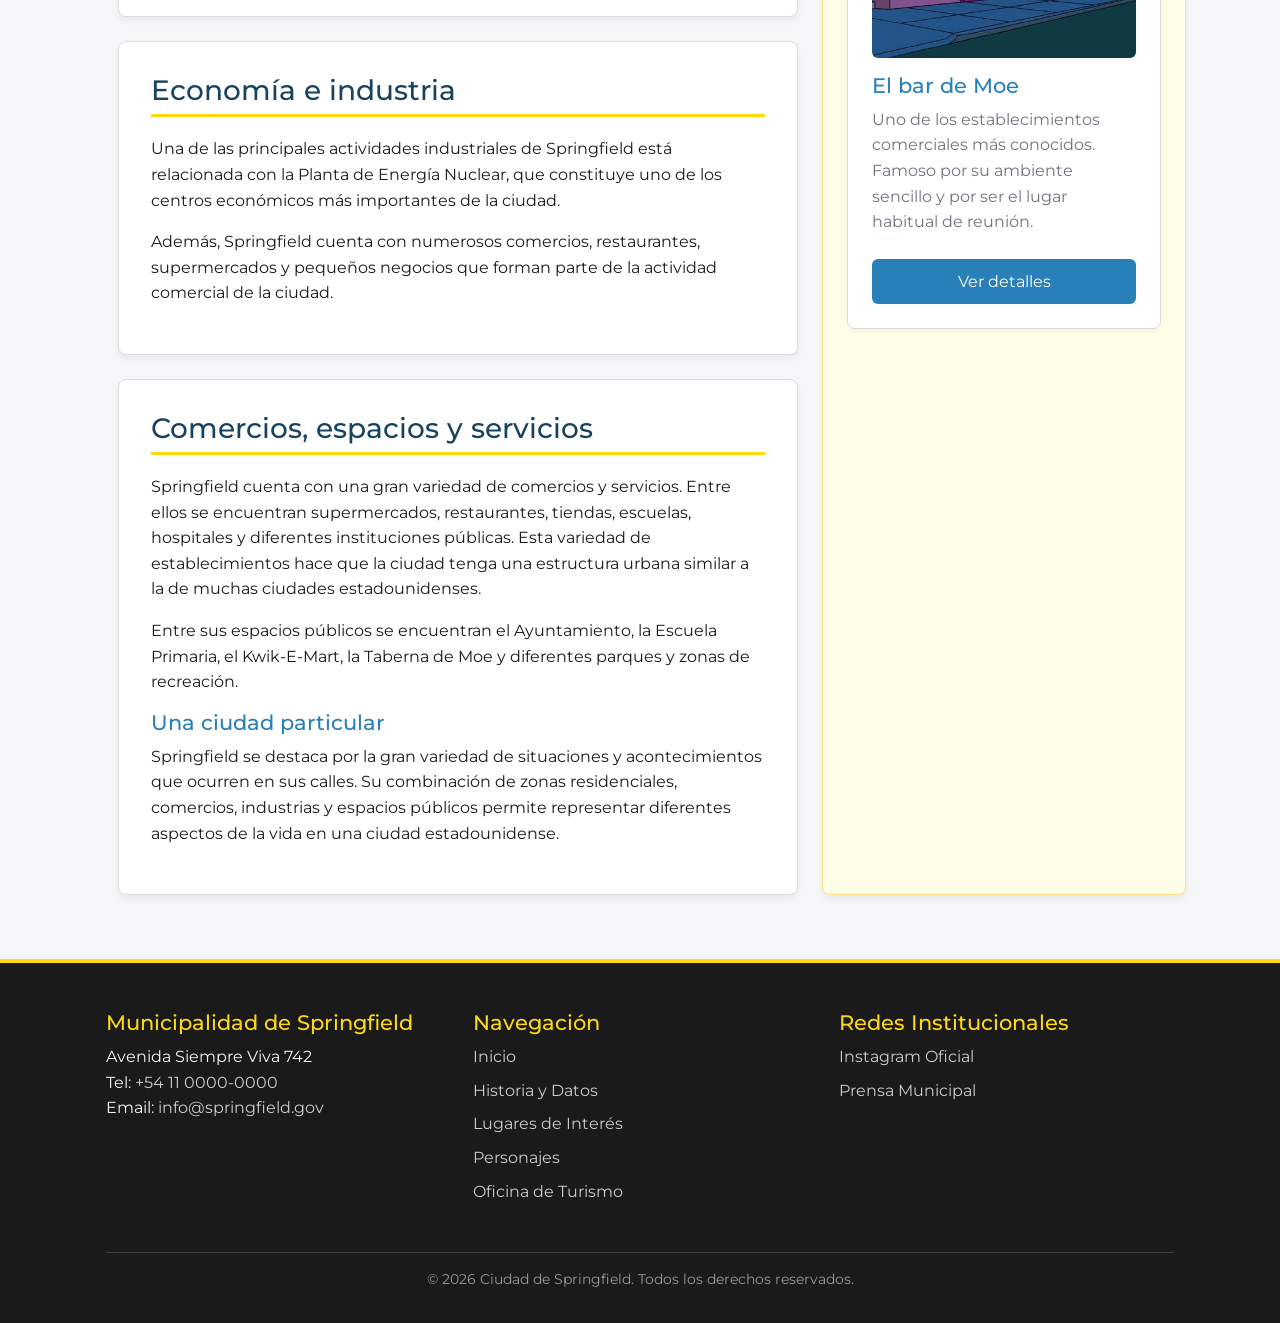
==== commit a4ac6f31: "Agregue dos funciones de js a ciudad.html, tambien incorpore el modo oscuro y segui la estructura de" ====
--- a/ciudad.html
+++ b/ciudad.html
@@ -4,6 +4,9 @@
     <meta charset="UTF-8">
     <meta name="viewport" content="width=device-width, initial-scale=1.0">
     <title>Springfield - La ciudad</title>
+    <link rel="preconnect" href="https://fonts.googleapis.com">
+    <link rel="preconnect" href="https://fonts.gstatic.com" crossorigin>
+    <link href="https://fonts.googleapis.com/css2?family=Montserrat:wght@400;500;700&display=swap" rel="stylesheet">
     <link href="https://cdn.jsdelivr.net/npm/bootstrap@5.3.3/dist/css/bootstrap.min.css" rel="stylesheet">
     <link rel="stylesheet" href="css/estilos.css">
 </head>
@@ -13,10 +16,10 @@
         <nav class="navbar navbar-expand-lg navbar-dark bg-primary fixed-top shadow">
             <div class="container">
                 <a class="navbar-brand fw-bold" href="index.html">Springfield</a>
-                <button class="navbar-toggler" type="button" data-bs-toggle="collapse" data-bs-target="#menuNav">
+                <button class="navbar-toggler" type="button" data-bs-toggle="collapse" data-bs-target="#menu-navegacion">
                     <span class="navbar-toggler-icon"></span>
                 </button>
-                <div class="collapse navbar-collapse" id="menuNav">
+                <div class="collapse navbar-collapse" id="menu-navegacion">
                     <ul class="navbar-nav me-auto mb-2 mb-lg-0">
                         <li class="nav-item"><a class="nav-link" href="index.html">Inicio</a></li>
                         <li class="nav-item"><a class="nav-link active" href="ciudad.html">La Ciudad</a></li>
@@ -24,50 +27,63 @@
                         <li class="nav-item"><a class="nav-link" href="personajes.html">Personajes</a></li>
                         <li class="nav-item"><a class="nav-link" href="contacto.html">Contacto</a></li>
                     </ul>
-                    <a href="contacto.html" class="btn btn-warning text-dark fw-bold">Trámites y Consultas</a>
+                    <a class="btn btn-warning text-dark fw-bold" id="boton-oscuro" style="cursor: pointer;">🌙 Modo oscuro</a>
                 </div>
             </div>
         </nav>
     </header>
 
     <main>
-        <!-- Banner con la misma estética que el index -->
-        <section class="banner banner-ciudad">
-            <h1>Springfield</h1>
-            <p class="subtitulo-banner">Conocé la historia, la industria y la vida cotidiana de nuestra ciudad.</p>
+        <section class="banner banner-ciudad" id="hero-seccion">
+            <h1 class="display-4 fw-bold">Springfield</h1>
+            <p class="subtitulo-banner fs-5">Conocé la historia, la industria y la vida cotidiana de nuestra ciudad.</p>
+            
+            <div class="row g-3 justify-content-center mt-3 w-100">
+                <div class="col-6 col-md-3">
+                    <a href="#sobre-springfield" class="boton boton-principal-grande w-100 text-center py-2">Sobre la Ciudad</a>
+                </div>
+                <div class="col-6 col-md-3">
+                    <a href="#historia" class="boton boton-principal-grande w-100 text-center py-2">Historia</a>
+                </div>
+                <div class="col-6 col-md-3">
+                    <a href="#ubicacion" class="boton boton-borde-claro-grande w-100 text-center py-2">Ubicación</a>
+                </div>
+                <div class="col-6 col-md-3">
+                    <a href="#economia" class="boton boton-borde-claro-grande w-100 text-center py-2">Economía</a>
+                </div>
+            </div>
         </section>
 
-        <!-- Contenedor Bootstrap ordenado -->
-        <div class="container">
+        <div class="container mt-5">
             <div class="row gy-4 gx-lg-5">
                 
-                <!-- Columna Principal (Textos) -->
                 <div class="col-lg-8 d-flex flex-column gap-4">
-                    <article>
+                    
+                    <article id="sobre-springfield">
                         <h2>Sobre Springfield</h2>
                         <p>Springfield es una ciudad ubicada en Estados Unidos y es conocida por ser el escenario principal de Los Simpson. La ciudad se caracteriza por sus numerosos comercios, edificios públicos, zonas residenciales y lugares reconocidos.</p>
                         <p>Springfield es una ciudad completa, con una gran variedad de servicios, espacios públicos y actividades que forman parte de la vida cotidiana de sus habitantes.</p>
                     </article>
 
-                    <article>
+                    <article id="historia">
                         <h2>Historia de la ciudad</h2>
                         <p>Springfield fue fundada en 1796 por Jebediah Springfield. Con el paso del tiempo, la ciudad fue creciendo hasta convertirse en una importante comunidad de la región.</p>
                         <p>Su historia está representada a través de distintos edificios, monumentos y lugares que forman parte de la identidad de Springfield.</p>
                     </article>
 
-                    <article>
+                    <article id="ubicacion">
                         <h2>Ubicación</h2>
                         <p>Esta magnifica ciudad esta ubicada en Estados Unidos, aunque no se sabe con exactitud en qué estado, ya que en diferentes episodios de la serie se han dado en diferentes estados, como por ejemplo en el estado de Ohio, en el estado de Kentucky y en el estado de Oregon.</p>
                         <p>A lo largo de los años aparecen diferentes referencias geográficas, por lo que Springfield mantiene cierta ambigüedad sobre su ubicación.</p>
                     </article>
 
-                    <article>
+                    <article id="economia">
                         <h2>Economía e industria</h2>
                         <p>Una de las principales actividades industriales de Springfield está relacionada con la Planta de Energía Nuclear, que constituye uno de los centros económicos más importantes de la ciudad.</p>
                         <p>Además, Springfield cuenta con numerosos comercios, restaurantes, supermercados y pequeños negocios que forman parte de la actividad comercial de la ciudad.</p>
                     </article>
 
-                    <article>
+                    <article id="comercios">
                         <h2>Comercios, espacios y servicios</h2>
                         <p>Springfield cuenta con una gran variedad de comercios y servicios. Entre ellos se encuentran supermercados, restaurantes, tiendas, escuelas, hospitales y diferentes instituciones públicas. Esta variedad de establecimientos hace que la ciudad tenga una estructura urbana similar a la de muchas ciudades estadounidenses.</p>
                         <p>Entre sus espacios públicos se encuentran el Ayuntamiento, la Escuela Primaria, el Kwik-E-Mart, la Taberna de Moe y diferentes parques y zonas de recreación.</p>
@@ -77,16 +93,19 @@
                     </article>
                 </div>
 
-                <!-- Columna Lateral (Sidebar estilo Index) -->
                 <aside class="col-lg-4">
                     <div class="sticky-top" style="top: 100px;">
                         <h2 class="mb-4">Lugares Destacados</h2>
                         
-                        <!-- Usamos la misma clase tarjeta del index -->
                         <article class="tarjeta mb-4">
                             <img src="img/planta-nuclear.jpg" alt="Planta Nuclear">
                             <h3>Planta de Energía Nuclear</h3>
                             <p class="texto-secundario">Es uno de los lugares más importantes de la ciudad. Instalación industrial dedicada a la producción de energía eléctrica local.</p>
+                                <div class="text-center mt-3 p-2 bg-light border border-dark rounded">
+                                    <p class="mb-0 fw-bold">Días sin accidentes:</p>
+                                    <h4 id="contador-accidentes" class="text-danger mb-2">342</h4>
+                                    <button id="btn-accidente" class="btn btn-sm btn-danger w-100">¡Reportar accidente!</button>
+                                </div>
                             <a href="lugares.html" class="boton boton-principal margen-superior-auto">Ver detalles</a>
                         </article>
 
@@ -139,7 +158,8 @@
             </div>
         </div>
     </footer>
-
+    
     <script src="https://cdn.jsdelivr.net/npm/bootstrap@5.3.3/dist/js/bootstrap.bundle.min.js"></script>
+    <script src="js/main.js"></script>
 </body>
 </html>
--- a/css/estilos.css
+++ b/css/estilos.css
@@ -1,3 +1,6 @@
+/* =========================================
+   1. VARIABLES CSS (Paleta y Tipografía)
+   ========================================= */
 :root {
     --color-fondo: #f5f6f8;
     --color-texto: #1a1a1a;
@@ -7,9 +10,36 @@
     --color-fondo-botones: #B4699C;
     --color-borde-botones: #4A154B;    
     --color-borde: #dcdcdc;
+    --color-blanco: #ffffff;
+    --color-texto-secundario: #6c757d;
+    --color-fondo-aside: #fffde7;
+    --color-borde-aside: #ffe082;
+    --color-fondo-footer: #1a1a1a;
+    --color-texto-footer: #f5f5f5;
+    --color-enlace-footer: #cccccc;
+    --color-borde-footer: #444444;
+    --color-derechos-footer: #999999;
+    --color-fondo-oscuro: #121212;
+    --color-superficie-oscura: #1e1e1e;
+    --color-superficie-oscura-alt: #252525;
+    --color-texto-oscuro: #f5f5f5;
+    --color-texto-secundario-oscuro: #cccccc;
+    --color-borde-oscuro: #333333;
+    --color-gradiente-claro-fin: #f0f2f5;
+    --color-sombra-texto: rgba(0, 0, 0, 0.7);
+    --color-sombra-suave: rgba(0, 0, 0, 0.05);
+    --color-sombra-media: rgba(0, 0, 0, 0.08);
+    --color-sombra-fuerte: rgba(0, 0, 0, 0.12);
+    --color-sombra-oscura: rgba(0, 0, 0, 0.4);
+    --color-sombra-oscura-hover: rgba(0, 0, 0, 0.6);
+    --color-overlay-banner: rgba(0, 0, 0, 0.6);
+    --color-foco-input: rgba(41, 128, 185, 0.25);
     --fuente-principal: 'Montserrat', sans-serif;
 }
 
+/* =========================================
+   2. RESET Y ESTILOS BASE (Body)
+   ========================================= */
 * {
     box-sizing: border-box;
     margin: 0;
@@ -22,14 +52,20 @@
     line-height: 1.6;
     background-color: var(--color-fondo);
     color: var(--color-texto);
-}
-
+    display: flex;
+    flex-direction: column;
+    min-height: 100vh;
+}
+
+/* =========================================
+   3. TIPOGRAFÍA (Headings y Párrafos)
+   ========================================= */
 h1 {
     font-size: 3rem;
     font-weight: bold;
     color: var(--color-primario); 
     margin-bottom: 1rem;
-    text-shadow: 1px 1px 4px rgba(0, 0, 0, 0.7); 
+    text-shadow: 1px 1px 4px var(--color-sombra-texto); 
 }
 
 h2 {
@@ -50,6 +86,9 @@
     margin-bottom: 1rem;
 }
 
+/* =========================================
+   4. ESTRUCTURA PRINCIPAL (Main, Header, Footer)
+   ========================================= */
 header nav {
     padding-top: 0.35rem;
     padding-bottom: 0.35rem;
@@ -57,39 +96,90 @@
 }
 
 main {
+    max-width: 1100px;
+    width: 100%;
     margin: 0 auto;
-    padding: 75px 1rem 2rem 1rem;
+    padding: 90px 1rem 4rem 1rem;
     display: flex;
     flex-direction: column;
     gap: 2.5rem;
-}
-
-section {
-    background-color: #ffffff;
+    flex: 1;
+}
+
+section, article {
+    background-color: var(--color-blanco);
     padding: 2rem;
     border-radius: 8px;
     border: 1px solid var(--color-borde);
-    box-shadow: 0 4px 6px rgba(0, 0, 0, 0.05);
-}
-
-article {
-    background-color: #ffffff;
-    padding: 2rem;
-    border-radius: 8px;
-    border: 1px solid var(--color-borde);
-    box-shadow: 0 4px 6px rgba(0, 0, 0, 0.05);
+    box-shadow: 0 4px 6px var(--color-sombra-suave);
 }
 
 aside {
-    background-color: #fffde7; 
-    border: 1px solid #ffe082;
+    background-color: var(--color-fondo-aside); 
+    border: 1px solid var(--color-borde-aside);
     padding: 1.5rem;
     border-radius: 8px;
-    box-shadow: 0 4px 6px rgba(0, 0, 0, 0.05);
+    box-shadow: 0 4px 6px var(--color-sombra-suave);
     position: sticky;
     top: 100px;
 }
 
+footer {
+    background-color: var(--color-fondo-footer);
+    color: var(--color-texto-footer);
+    padding: 3rem 1rem 2rem 1rem;
+    margin-top: auto;
+    border-top: 4px solid var(--color-primario);
+}
+
+footer h3 {
+    color: var(--color-primario);
+    border: none;
+}
+
+footer a {
+    color: var(--color-enlace-footer);
+    text-decoration: none;
+    transition: color 0.2s;
+}
+
+footer a:hover {
+    color: var(--color-primario);
+}
+
+footer ul {
+    list-style: none;
+    padding: 0;
+}
+
+footer li {
+    margin-bottom: 0.5rem;
+}
+
+.contenedor-pie {
+    max-width: 1100px;
+    margin: 0 auto;
+    padding: 0 1rem;
+}
+
+.columnas-pie {
+    display: grid;
+    grid-template-columns: repeat(auto-fit, minmax(250px, 1fr));
+    gap: 2rem;
+}
+
+.pie-derechos {
+    border-top: 1px solid var(--color-borde-footer);
+    margin-top: 2rem;
+    padding-top: 1rem;
+    text-align: center;
+    font-size: 0.85rem;
+    color: var(--color-derechos-footer);
+}
+
+/* =========================================
+   5. COMPONENTES Y UTILIDADES (Banners, Tarjetas, Botones)
+   ========================================= */
 img {
     max-width: 100%;
     height: auto;
@@ -97,35 +187,17 @@
     border-radius: 6px;
 }
 
-footer {
-    background-color: #212529;
-    color: #ffffff;
-    padding: 3rem 1rem 1.5rem 1rem;
-    margin-top: 4rem;
-}
-
-footer h3 {
-    color: var(--color-primario);
-    border: none;
-}
-
-footer a {
-    color: #cccccc;
-    text-decoration: none;
-    transition: color 0.2s;
-}
-
-footer a:hover {
-    color: var(--color-primario);
-}
-
-footer ul {
-    list-style: none;
-    padding: 0;
-}
-
-footer li {
-    margin-bottom: 0.5rem;
+.imagen-en-seccion {
+    width: 100%;
+    height: 250px;
+    object-fit: cover;
+}
+
+.img-carrusel {
+    width: 100%;
+    height: 350px;
+    object-fit: cover;
+    object-position: center;
 }
 
 .banner {
@@ -137,35 +209,50 @@
     text-align: center;
     border-radius: 8px;
     padding: 2rem;
-    margin-bottom: 2rem;
 }
 
 .banner-inicio {
-    background-image: linear-gradient(rgba(0, 0, 0, 0.6), rgba(0, 0, 0, 0.6)), url('../img/Ciudad.jfif'); 
+    background-image: linear-gradient(var(--color-overlay-banner), var(--color-overlay-banner)), url('../img/Ciudad.jfif');
     background-size: cover;
     background-position: center;
 }
 
 .banner-ayuntamiento {
-    background-image: linear-gradient(rgba(0, 0, 0, 0.6), rgba(0, 0, 0, 0.6)), url('../img/ayuntamiento.webp'); 
+    background-image: linear-gradient(var(--color-overlay-banner), var(--color-overlay-banner)), url('../img/ayuntamiento.webp');
     background-size: cover;
     background-position: center;
 }
 
+.banner-ciudad {
+    background-image: linear-gradient(var(--color-overlay-banner), var(--color-overlay-banner)), url('../img/Ciudad.jfif');
+    background-size: cover;
+    background-position: center;
+}
+
+.banner-personajes {
+    background-image: linear-gradient(var(--color-overlay-banner), var(--color-overlay-banner)), url('../img/Ciudad.jfif');
+    background-size: cover;
+    background-position: center;
+}
+
 .subtitulo-banner {
     font-size: 1.5rem;
-    color: #ffffff;
+    color: var(--color-blanco);
 }
 
 .botones-banner {
     display: flex;
     justify-content: center;
+    flex-wrap: wrap;
     gap: 1rem;
     margin-top: 1.5rem;
 }
 
-.etiqueta-banner {
-    margin-top: 1.5rem;
+.etiqueta-boletin {
+    text-transform: uppercase;
+    font-weight: bold;
+    color: var(--color-acento);
+    font-size: 0.875rem;
 }
 
 .boletin-oficial {
@@ -182,13 +269,6 @@
     margin-bottom: 0.2rem;
 }
 
-.etiqueta-boletin {
-    text-transform: uppercase;
-    font-weight: bold;
-    color: var(--color-acento);
-    font-size: 0.875rem;
-}
-
 .grilla-tres-columnas {
     display: grid;
     grid-template-columns: repeat(auto-fit, minmax(300px, 1fr));
@@ -202,79 +282,83 @@
     gap: 2rem;
 }
 
+@media (max-width: 768px) {
+    .grilla-dos-columnas {
+        grid-template-columns: 1fr;
+    }
+}
+
 .tarjeta {
     display: flex;
     flex-direction: column;
     height: 100%;
+    background-color: var(--color-blanco);
+    border: 1px solid var(--color-borde);
+    border-radius: 8px;
+    padding: 1.5rem;
+    box-shadow: 0 2px 5px var(--color-sombra-suave);
+    transition: transform 0.2s ease, box-shadow 0.2s ease;
+}
+
+.tarjeta:hover {
+    transform: translateY(-3px);
+    box-shadow: 0 4px 10px var(--color-sombra-media);
 }
 
 .tarjeta h3 {
     margin-top: 1rem;
 }
 
+.tarjeta img {
+    width: 100%;
+    height: 220px; 
+    object-fit: cover; 
+    border-radius: 6px;
+}
+
 .texto-secundario {
-    color: #6c757d;
+    color: var(--color-texto-secundario);
     flex-grow: 1;
     margin-bottom: 1.5rem;
 }
 
-.seccion-formulario {
-    max-width: 800px;
-    margin: 0 auto;
-}
-
-.informacion-central {
-    text-align: center;
-}
-
-.formulario-estandar {
-    margin-top: 1.5rem;
-}
-
-.grilla-formulario {
-    display: grid;
-    grid-template-columns: 1fr 1fr;
+.galeria-lugares {
+    display: flex;
     gap: 1rem;
-}
-
-.campo-completo {
-    grid-column: 1 / -1;
+    flex-wrap: wrap;
     margin-top: 1rem;
 }
 
-.mapa-lateral {
-    text-align: center;
-    height: 100%;
-}
-
-.mapa-lateral img {
-    margin-bottom: 1rem;
-    width: 100%;
-}
-
-.pie-pagina-grilla {
-    color: #cccccc;
-    text-decoration: none;
-    transition: color 0.2s;
-}
-
-.derechos-autor {
-    border-top: 1px solid #444;
-    margin-top: 2rem;
-    padding-top: 1rem;
-    text-align: center;
-    font-size: 0.85rem;
-    color: #999999;
-}
-
-.etiqueta-destacada {
-    background-color: var(--color-acento);
-    color: #ffffff;
-    font-size: 1rem;
-    padding: 0.5rem 0.75rem;
+.galeria-lugares img {
+    flex: 1 1 250px;
+    max-width: 100%;
+    height: 220px;
+    object-fit: cover;
     border-radius: 6px;
-    display: inline-block;
-    font-weight: bold;
+    border: 1px solid var(--color-borde);
+}
+
+ol.lista-actividades, #actividades-seccion ol {
+    margin-top: 1rem;
+    padding-left: 1.5rem;
+}
+
+#actividades-seccion li {
+    margin-bottom: 1.5rem;
+}
+
+.llamado-accion {
+    background: linear-gradient(135deg, var(--color-blanco) 0%, var(--color-gradiente-claro-fin) 100%);
+    border-radius: 16px;
+    border: 1px solid var(--color-borde);
+    border-top: 6px solid var(--color-primario);
+    box-shadow: 0 12px 35px var(--color-sombra-media);
+    transition: transform 0.3s ease, box-shadow 0.3s ease;
+}
+
+.llamado-accion:hover {
+    transform: translateY(-5px);
+    box-shadow: 0 15px 45px var(--color-sombra-fuerte);
 }
 
 .boton {
@@ -289,37 +373,37 @@
 
 .boton-principal {
     background-color: var(--color-acento);
-    color: #ffffff;
+    color: var(--color-blanco);
     padding: 0.5rem 1rem;
 }
 
 .boton-principal:hover {
     background-color: var(--color-secundario);
-    color: #ffffff;
+    color: var(--color-blanco);
 }
 
 .boton-principal-grande {
     background-color: var(--color-acento);
-    color: #ffffff;
-    padding: 0.75rem 1.5rem;
-    font-size: 1.25rem;
+    color: var(--color-blanco);
+    padding: 0.75rem 1rem;
+    font-size: 1.15rem;
 }
 
 .boton-principal-grande:hover {
     background-color: var(--color-secundario);
-    color: #ffffff;
+    color: var(--color-blanco);
 }
 
 .boton-borde-claro-grande {
     background-color: transparent;
-    color: #ffffff;
-    border-color: #ffffff;
-    padding: 0.75rem 1.5rem;
-    font-size: 1.25rem;
+    color: var(--color-blanco);
+    border-color: var(--color-blanco);
+    padding: 0.75rem 1rem;
+    font-size: 1.15rem;
 }
 
 .boton-borde-claro-grande:hover {
-    background-color: #ffffff;
+    background-color: var(--color-blanco);
     color: var(--color-texto);
 }
 
@@ -334,7 +418,7 @@
 
 .boton-borde-primario:hover {
     background-color: var(--color-acento);
-    color: #ffffff;
+    color: var(--color-blanco);
 }
 
 .boton-ancho-completo {
@@ -342,16 +426,49 @@
     padding: 0.75rem;
     font-weight: bold;
     background-color: var(--color-acento);
-    color: #ffffff;
+    color: var(--color-blanco);
 }
 
 .boton-ancho-completo:hover {
     background-color: var(--color-secundario);
-    color: #ffffff;
+    color: var(--color-blanco);
 }
 
 .margen-superior-auto {
     margin-top: auto;
+}
+
+/* =========================================
+   6. FORMULARIOS
+   ========================================= */
+.seccion-formulario {
+    max-width: 800px;
+    margin: 0 auto;
+}
+
+.informacion-central {
+    text-align: center;
+}
+
+.formulario-estandar {
+    margin-top: 1.5rem;
+}
+
+.grilla-formulario {
+    display: grid;
+    grid-template-columns: 1fr 1fr;
+    gap: 1rem;
+}
+
+@media (max-width: 576px) {
+    .grilla-formulario {
+        grid-template-columns: 1fr;
+    }
+}
+
+.campo-completo {
+    grid-column: 1 / -1;
+    margin-top: 1rem;
 }
 
 .etiqueta-formulario {
@@ -367,7 +484,7 @@
     font-size: 1rem;
     line-height: 1.5;
     color: var(--color-texto);
-    background-color: #ffffff;
+    background-color: var(--color-blanco);
     border: 1px solid var(--color-borde);
     border-radius: 6px;
     transition: border-color 0.15s ease-in-out;
@@ -376,67 +493,115 @@
 .control-formulario:focus {
     border-color: var(--color-acento);
     outline: none;
-    box-shadow: 0 0 0 0.25rem rgba(41, 128, 185, 0.25);
-}
-/* estilos para lugares.html */
-
-#pagina-lugares main {
-    padding-top: 5.5rem;
-    max-width: 1100px;
-    margin: 0 auto;
-    padding-left: 1rem;
-    padding-right: 1rem;
-    display: flex;
-    flex-direction: column;
-    gap: 2rem;
-}
-
-
-#pagina-lugares .tarjeta-lugar {
-    background-color: var(--color-tarjeta, #ffffff);
-    border: 1px solid var(--color-borde, #dcdcdc);
+    box-shadow: 0 0 0 0.25rem var(--color-foco-input);
+}
+
+.mapa-lateral {
+    text-align: center;
+    height: 100%;
+}
+
+.mapa-lateral img {
+    margin-bottom: 1rem;
+    width: 100%;
+}
+
+/* =========================================
+   7. PERSONALIZACIÓN BOOTSTRAP Y MODO OSCURO
+   ========================================= */
+.bg-primary {
+    background-color: var(--color-secundario) !important;
+}
+
+.btn-warning {
+    background-color: var(--color-primario);
+    border-color: var(--color-primario);
+    color: var(--color-texto) !important;
+}
+
+.btn-outline-primary {
+    color: var(--color-acento);
+    border-color: var(--color-acento);
+}
+
+.btn-outline-primary:hover {
+    background-color: var(--color-acento);
+    color: var(--color-blanco);
+}
+
+body.oscuro {
+    background-color: var(--color-fondo-oscuro);
+    color: var(--color-texto-oscuro);
+}
+
+body.oscuro section, 
+body.oscuro article, 
+body.oscuro aside,
+body.oscuro .tarjeta,
+body.oscuro .card {
+    background-color: var(--color-superficie-oscura) !important;
+    color: var(--color-texto-oscuro) !important;
+    border-color: var(--color-borde-oscuro) !important;
+}
+
+body.oscuro h2 {
+    color: var(--color-primario);
+}
+
+body.oscuro .texto-secundario,
+body.oscuro .card p,
+body.oscuro .card span,
+body.oscuro aside p {
+    color: var(--color-texto-secundario-oscuro) !important;
+}
+
+body.oscuro .llamado-accion {
+    background: linear-gradient(135deg, var(--color-superficie-oscura) 0%, var(--color-superficie-oscura-alt) 100%) !important;
+    border-color: var(--color-borde-oscuro) !important;
+    border-top: 6px solid var(--color-primario) !important;
+    box-shadow: 0 12px 35px var(--color-sombra-oscura) !important;
+}
+
+body.oscuro .llamado-accion:hover {
+    box-shadow: 0 15px 45px var(--color-sombra-oscura-hover) !important;
+}
+
+body.oscuro .accordion {
+    border-color: var(--color-borde-oscuro) !important;
+}
+
+body.oscuro .accordion-item {
+    background-color: transparent !important;
+    border-color: var(--color-borde-oscuro) !important;
+}
+
+body.oscuro .accordion-button {
+    background-color: var(--color-superficie-oscura) !important;
+    color: var(--color-texto-oscuro) !important;
+    border-bottom: 1px solid var(--color-borde-oscuro) !important;
+}
+
+body.oscuro .accordion-button:not(.collapsed) {
+    background-color: var(--color-secundario) !important;
+    color: var(--color-blanco) !important;
+}
+
+body.oscuro .accordion-body {
+    background-color: var(--color-superficie-oscura) !important;
+    color: var(--color-texto-secundario-oscuro) !important;
+}
+
+body.oscuro .accordion-button::after {
+    filter: invert(1) !important; 
+}
+
+body.oscuro .control-formulario {
+    background-color: var(--color-superficie-oscura-alt);
+    color: var(--color-texto-oscuro);
+    border-color: var(--color-borde-oscuro);
+}
+
+body.oscuro img {
     border-radius: 8px;
-    padding: 1.5rem;
-    margin-bottom: 2rem;
-    box-shadow: 0 2px 5px rgba(0, 0, 0, 0.05);
-    transition: transform 0.2s ease, box-shadow 0.2s ease;
-}
-
-#pagina-lugares .tarjeta-lugar:hover {
-    transform: translateY(-3px);
-    box-shadow: 0 4px 10px rgba(0, 0, 0, 0.1);
-}
-
-
-#pagina-lugares .galeria-lugares {
-    display: flex;
-    gap: 1rem;
-    flex-wrap: wrap;
-    margin-top: 1rem;
-}
-
-#pagina-lugares .galeria-lugares img {
-    flex: 1 1 250px;
-    max-width: 100%;
-    height: 220px;
-    object-fit: cover;
-    border-radius: 6px;
-    border: 1px solid var(--color-borde, #dcdcdc);
-}
-
-
-#pagina-lugares ol.lista-actividades,
-#pagina-lugares #actividades ol {
-    margin-top: 1rem;
-    padding-left: 1.5rem;
-}
-
-#pagina-lugares #actividades li {
-    margin-bottom: 1.5rem;
-}
-
-.banner-ciudad {
-    background-image: linear-gradient(rgba(0, 0, 0, 0.6), rgba(0, 0, 0, 0.6)), url('../img/Ciudad.jfif');
-    background-size: cover;
-    background-position: center;
+    border: 1px solid var(--color-borde-oscuro);
 }
